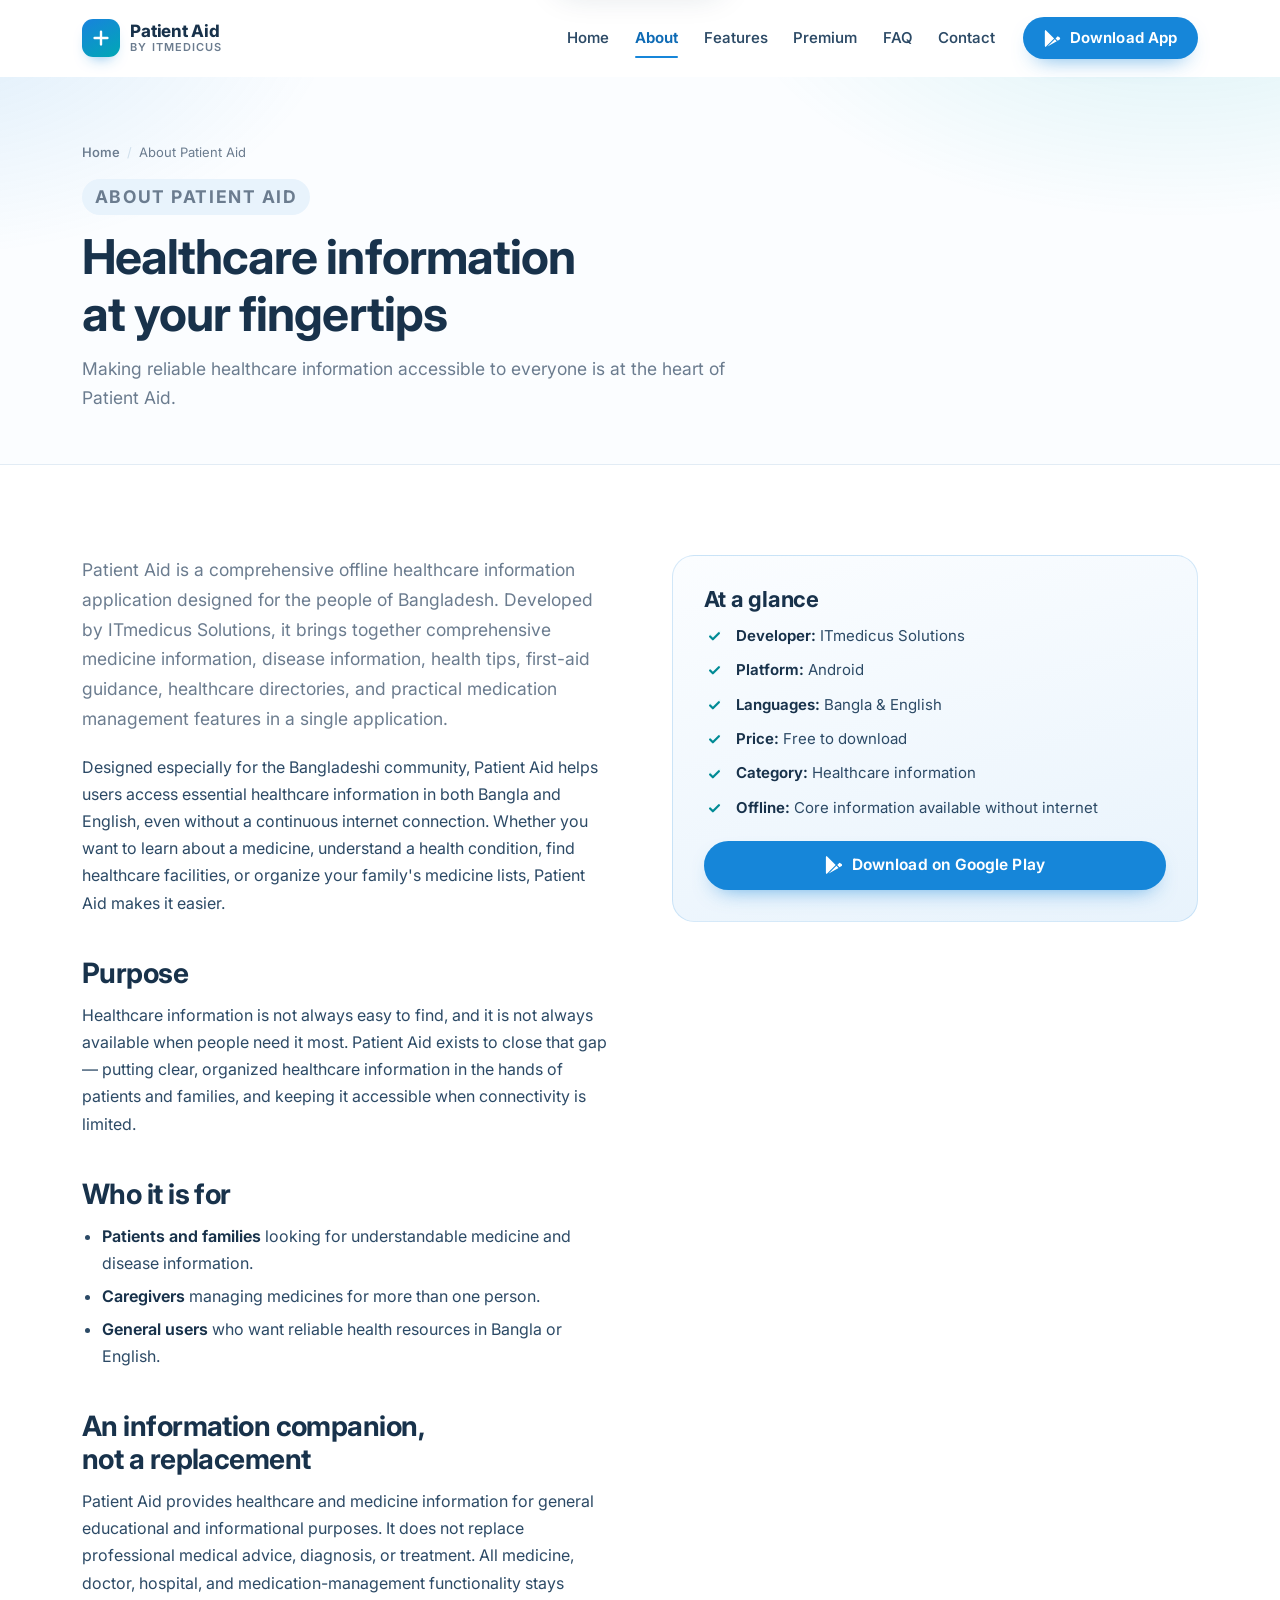
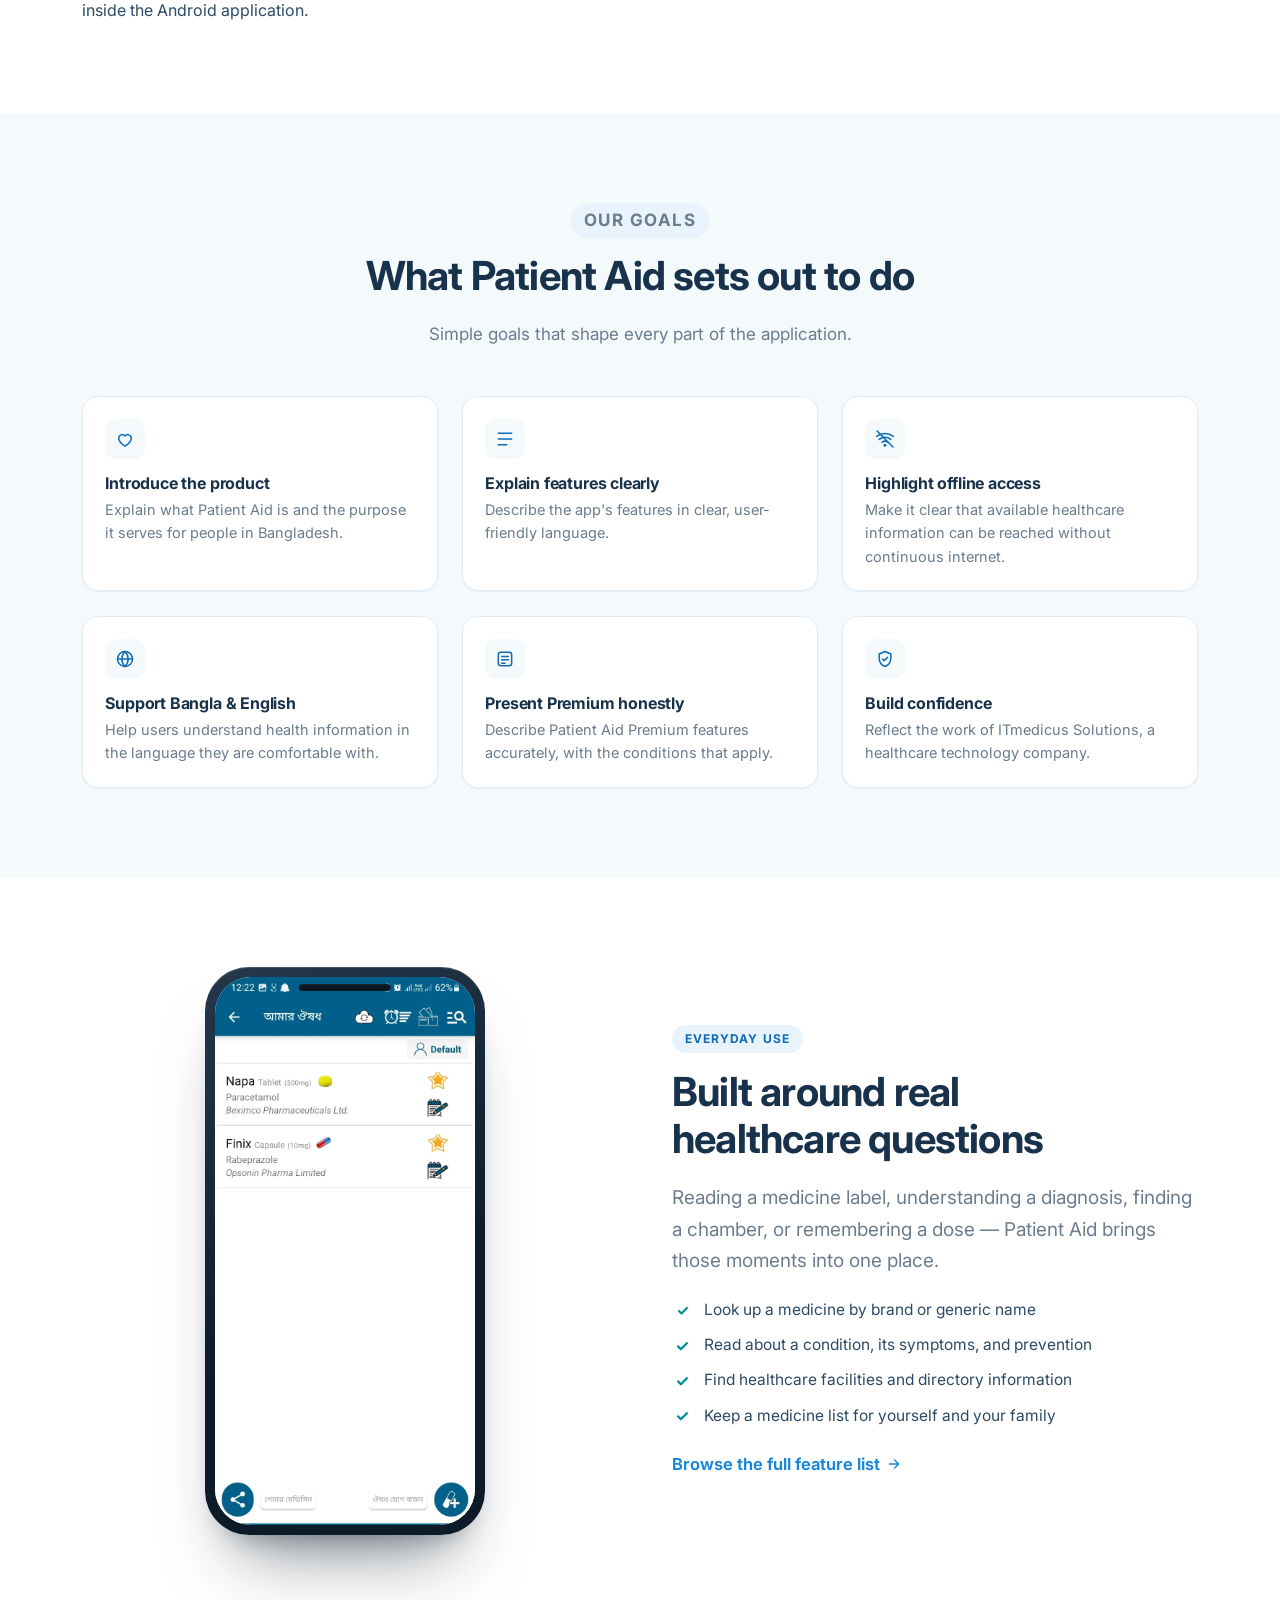
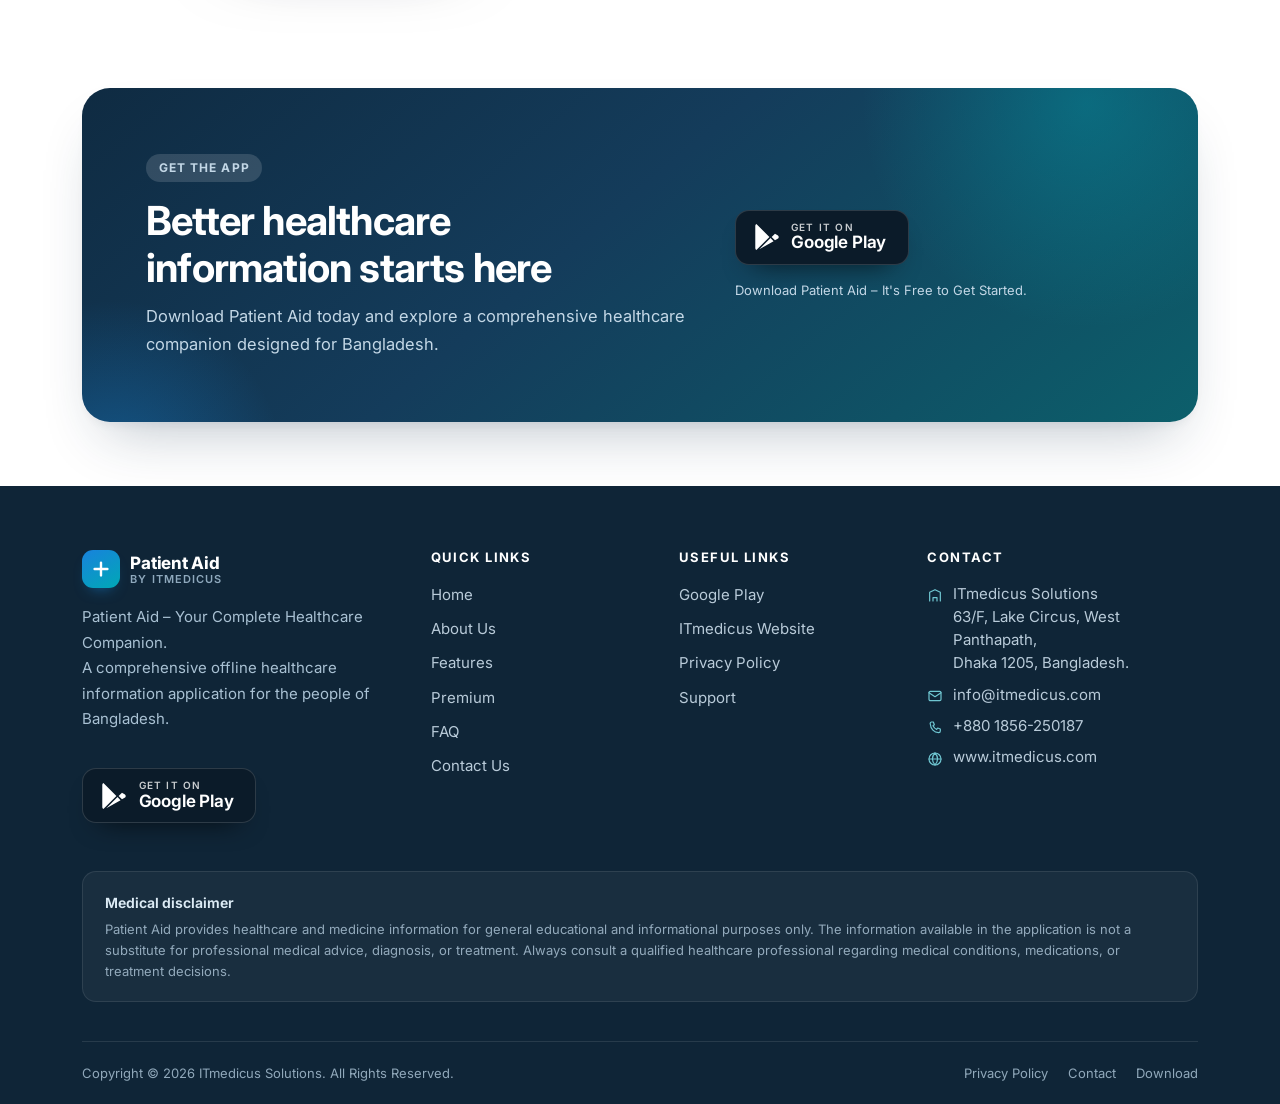
==== about.html @ 96dd4008 "Merge remote and local history" ====
﻿<!doctype html>
<html lang="en">
<head>
  <meta charset="utf-8">
  <meta name="viewport" content="width=device-width, initial-scale=1">
  <script>document.documentElement.classList.add("js");</script>
  <title>About Patient Aid – Offline Healthcare Information for Bangladesh | ITmedicus</title>
  <meta name="description" content="Learn about Patient Aid, a comprehensive offline healthcare information application developed by ITmedicus Solutions for the people of Bangladesh, available in Bangla and English.">
  <!-- TODO: replace patientaid.example.com with the production domain before launch. -->
  <link rel="canonical" href="https://patientaid.example.com/about.html">
  <meta name="theme-color" content="#1686D9">
  <meta name="color-scheme" content="light">

  <meta property="og:type" content="website">
  <meta property="og:site_name" content="Patient Aid">
  <meta property="og:title" content="About Patient Aid – Healthcare Information at Your Fingertips">
  <meta property="og:description" content="Making reliable healthcare information accessible to everyone is at the heart of Patient Aid, developed by ITmedicus Solutions.">
  <meta property="og:url" content="https://patientaid.example.com/about.html">
  <meta property="og:image" content="https://patientaid.example.com/assets/img/og-image.png">
  <meta property="og:image:width" content="1200">
  <meta property="og:image:height" content="630">
  <meta property="og:image:alt" content="Patient Aid – Your Complete Healthcare Companion, by ITmedicus Solutions">
  <meta property="og:locale" content="en_US">

  <meta name="twitter:card" content="summary_large_image">
  <meta name="twitter:title" content="About Patient Aid | ITmedicus Solutions">
  <meta name="twitter:description" content="A comprehensive offline healthcare information application designed for the people of Bangladesh.">
  <meta name="twitter:image" content="https://patientaid.example.com/assets/img/og-image.png">

  <link rel="icon" href="favicon.svg" type="image/svg+xml">
  <link rel="icon" href="favicon-32.png" sizes="32x32" type="image/png">
  <link rel="apple-touch-icon" href="assets/img/apple-touch-icon.png">

  <link rel="preconnect" href="https://fonts.googleapis.com">
  <link rel="preconnect" href="https://fonts.gstatic.com" crossorigin>
  <link href="https://fonts.googleapis.com/css2?family=Inter:wght@400;500;600;700;800&display=swap" rel="stylesheet">
  <link rel="stylesheet" href="assets/css/style.css">
</head>
<body>
  <a class="skip-link" href="#main">Skip to main content</a>

  <header class="site-header" id="siteHeader">
    <div class="container header-inner">
      <a class="brand" href="index.html" aria-label="Patient Aid home">
        <span class="brand-mark" aria-hidden="true">
          <svg viewBox="0 0 24 24" fill="none" stroke="#fff" stroke-width="2.6" stroke-linecap="round"><path d="M12 5v14M5 12h14"/></svg>
        </span>
        <span class="brand-text"><strong>Patient Aid</strong><span>By ITmedicus</span></span>
      </a>

      <nav class="primary-nav" id="primaryNav" aria-label="Primary">
        <ul>
          <li><a href="index.html">Home</a></li>
          <li><a href="about.html" aria-current="page">About</a></li>
          <li><a href="features.html">Features</a></li>
          <li><a href="premium.html">Premium</a></li>
          <li><a href="faq.html">FAQ</a></li>
          <li><a href="contact.html">Contact</a></li>
        </ul>
        <a class="btn nav-cta" href="https://play.google.com/store/apps/details?id=com.itmedicus.patientaid" target="_blank" rel="noopener noreferrer">
          <svg viewBox="0 0 512 512" width="17" height="17" aria-hidden="true" focusable="false"><path fill="currentColor" d="M47 0C34 6.8 25.3 19.2 25.3 35.3v441.3c0 16.1 8.7 28.5 21.7 35.3l256.6-256L47 0Zm425.2 225.6-58.9-34.1-65.7 64.5 65.7 64.5 60.1-34.1c18-14.3 18-46.5-1.2-60.8ZM104.6 499l280.8-161.2-60.1-60.1L104.6 499Z"/></svg>
          Download App
        </a>
      </nav>

      <button class="nav-toggle" type="button" aria-expanded="false" aria-controls="primaryNav" aria-label="Open menu">
        <svg class="icon-menu" viewBox="0 0 24 24" fill="none" stroke="currentColor" stroke-width="2" stroke-linecap="round" aria-hidden="true"><path d="M4 7h16M4 12h16M4 17h16"/></svg>
        <svg class="icon-close" viewBox="0 0 24 24" fill="none" stroke="currentColor" stroke-width="2" stroke-linecap="round" aria-hidden="true"><path d="M6 6l12 12M18 6 6 18"/></svg>
      </button>
    </div>
  </header>

  <main id="main">
    <section class="page-hero">
      <div class="container">
        <ol class="breadcrumb">
          <li><a href="index.html">Home</a></li>
          <li aria-current="page">About Patient Aid</li>
        </ol>
        <p class="eyebrow">About Patient Aid</p>
        <h1>Healthcare information at your fingertips</h1>
        <p>Making reliable healthcare information accessible to everyone is at the heart of Patient Aid.</p>
      </div>
    </section>

    <section class="section">
      <div class="container split split--top">
        <div class="prose reveal">
          <p>Patient Aid is a comprehensive offline healthcare information application designed for the people of Bangladesh. Developed by ITmedicus Solutions, it brings together comprehensive medicine information, disease information, health tips, first-aid guidance, healthcare directories, and practical medication management features in a single application.</p>
          <p>Designed especially for the Bangladeshi community, Patient Aid helps users access essential healthcare information in both Bangla and English, even without a continuous internet connection. Whether you want to learn about a medicine, understand a health condition, find healthcare facilities, or organize your family's medicine lists, Patient Aid makes it easier.</p>

          <h2>Purpose</h2>
          <p>Healthcare information is not always easy to find, and it is not always available when people need it most. Patient Aid exists to close that gap — putting clear, organized healthcare information in the hands of patients and families, and keeping it accessible when connectivity is limited.</p>

          <h2>Who it is for</h2>
          <ul>
            <li><strong>Patients and families</strong> looking for understandable medicine and disease information.</li>
            <li><strong>Caregivers</strong> managing medicines for more than one person.</li>
            <li><strong>General users</strong> who want reliable health resources in Bangla or English.</li>
          </ul>

          <h2>An information companion, not a replacement</h2>
          <p>Patient Aid provides healthcare and medicine information for general educational and informational purposes. It does not replace professional medical advice, diagnosis, or treatment. All medicine, doctor, hospital, and medication-management functionality stays inside the Android application.</p>
        </div>

        <aside class="panel panel--soft reveal" aria-label="Patient Aid at a glance">
          <h3>At a glance</h3>
          <ul class="checklist checklist--tight">
            <li><strong>Developer:</strong> ITmedicus Solutions</li>
            <li><strong>Platform:</strong> Android</li>
            <li><strong>Languages:</strong> Bangla &amp; English</li>
            <li><strong>Price:</strong> Free to download</li>
            <li><strong>Category:</strong> Healthcare information</li>
            <li><strong>Offline:</strong> Core information available without internet</li>
          </ul>
          <a class="btn btn--block mt-3" href="https://play.google.com/store/apps/details?id=com.itmedicus.patientaid" target="_blank" rel="noopener noreferrer">
            <svg viewBox="0 0 512 512" width="18" height="18" aria-hidden="true" focusable="false"><path fill="currentColor" d="M47 0C34 6.8 25.3 19.2 25.3 35.3v441.3c0 16.1 8.7 28.5 21.7 35.3l256.6-256L47 0Zm425.2 225.6-58.9-34.1-65.7 64.5 65.7 64.5 60.1-34.1c18-14.3 18-46.5-1.2-60.8ZM104.6 499l280.8-161.2-60.1-60.1L104.6 499Z"/></svg>
            Download on Google Play
          </a>
        </aside>
      </div>
    </section>

    <section class="section section--alt">
      <div class="container">
        <div class="section-head is-center reveal">
          <p class="eyebrow">Our goals</p>
          <h2>What Patient Aid sets out to do</h2>
          <p>Simple goals that shape every part of the application.</p>
        </div>
        <div class="why-grid">
          <article class="why-item reveal">
            <span class="why-icon"><svg viewBox="0 0 24 24" fill="none" stroke="currentColor" stroke-width="1.8" stroke-linecap="round" stroke-linejoin="round" aria-hidden="true"><path d="M12 20.5s-7.5-4.6-7.5-9.4A4.2 4.2 0 0 1 12 8.4a4.2 4.2 0 0 1 7.5 2.7c0 4.8-7.5 9.4-7.5 9.4Z"/></svg></span>
            <h3>Introduce the product</h3>
            <p>Explain what Patient Aid is and the purpose it serves for people in Bangladesh.</p>
          </article>
          <article class="why-item reveal">
            <span class="why-icon"><svg viewBox="0 0 24 24" fill="none" stroke="currentColor" stroke-width="1.8" stroke-linecap="round" stroke-linejoin="round" aria-hidden="true"><path d="M4 5h16M4 12h16M4 19h10"/></svg></span>
            <h3>Explain features clearly</h3>
            <p>Describe the app's features in clear, user-friendly language.</p>
          </article>
          <article class="why-item reveal">
            <span class="why-icon"><svg viewBox="0 0 24 24" fill="none" stroke="currentColor" stroke-width="1.8" stroke-linecap="round" stroke-linejoin="round" aria-hidden="true"><path d="M2 8.8a16 16 0 0 1 20 0"/><path d="M5 12.5a11 11 0 0 1 14 0"/><path d="M8.5 16a5.5 5.5 0 0 1 7 0"/><circle cx="12" cy="19.5" r="1"/><path d="M2.5 2.5l19 19"/></svg></span>
            <h3>Highlight offline access</h3>
            <p>Make it clear that available healthcare information can be reached without continuous internet.</p>
          </article>
          <article class="why-item reveal">
            <span class="why-icon"><svg viewBox="0 0 24 24" fill="none" stroke="currentColor" stroke-width="1.8" stroke-linecap="round" stroke-linejoin="round" aria-hidden="true"><circle cx="12" cy="12" r="9"/><path d="M3 12h18"/><path d="M12 3c2.5 2.6 3.8 5.7 3.8 9s-1.3 6.4-3.8 9c-2.5-2.6-3.8-5.7-3.8-9S9.5 5.6 12 3Z"/></svg></span>
            <h3>Support Bangla &amp; English</h3>
            <p>Help users understand health information in the language they are comfortable with.</p>
          </article>
          <article class="why-item reveal">
            <span class="why-icon"><svg viewBox="0 0 24 24" fill="none" stroke="currentColor" stroke-width="1.8" stroke-linecap="round" stroke-linejoin="round" aria-hidden="true"><rect x="4" y="4" width="16" height="16" rx="3"/><path d="M8 9h8M8 13h8M8 17h4"/></svg></span>
            <h3>Present Premium honestly</h3>
            <p>Describe Patient Aid Premium features accurately, with the conditions that apply.</p>
          </article>
          <article class="why-item reveal">
            <span class="why-icon"><svg viewBox="0 0 24 24" fill="none" stroke="currentColor" stroke-width="1.8" stroke-linecap="round" stroke-linejoin="round" aria-hidden="true"><path d="M12 3 5 6v5c0 4.4 3 8.3 7 10 4-1.7 7-5.6 7-10V6Z"/><path d="m9 12 2 2 4-4"/></svg></span>
            <h3>Build confidence</h3>
            <p>Reflect the work of ITmedicus Solutions, a healthcare technology company.</p>
          </article>
        </div>
      </div>
    </section>

    <section class="section">
      <div class="container split">
        <div class="split__media reveal">
          <div class="phone">
            <div class="phone-screen">
              <img src="assets/img/screens/my-medicine.webp" width="720" height="1600" loading="lazy" decoding="async" alt="Patient Aid My Medicine screen listing Napa and Finix with profile, favourite, and edit controls">
            </div>
          </div>
        </div>
        <div class="reveal">
          <p class="eyebrow">Everyday use</p>
          <h2>Built around real healthcare questions</h2>
          <p class="lead">Reading a medicine label, understanding a diagnosis, finding a chamber, or remembering a dose — Patient Aid brings those moments into one place.</p>
          <ul class="checklist">
            <li>Look up a medicine by brand or generic name</li>
            <li>Read about a condition, its symptoms, and prevention</li>
            <li>Find healthcare facilities and directory information</li>
            <li>Keep a medicine list for yourself and your family</li>
          </ul>
          <a class="inline-link" href="features.html">Browse the full feature list
            <svg viewBox="0 0 24 24" fill="none" stroke="currentColor" stroke-width="2" stroke-linecap="round" stroke-linejoin="round" aria-hidden="true"><path d="M5 12h14M13 6l6 6-6 6"/></svg>
          </a>
        </div>
      </div>
    </section>

    <section class="section section--tight">
      <div class="container">
        <div class="cta-band reveal">
          <div class="cta-inner">
            <div>
              <p class="eyebrow eyebrow--onDark">Get the app</p>
              <h2>Better healthcare information starts here</h2>
              <p>Download Patient Aid today and explore a comprehensive healthcare companion designed for Bangladesh.</p>
            </div>
            <div class="cta-actions">
              <a class="store-btn" href="https://play.google.com/store/apps/details?id=com.itmedicus.patientaid" target="_blank" rel="noopener noreferrer">
                <svg class="store-icon" viewBox="0 0 512 512" aria-hidden="true" focusable="false"><path d="M47 0C34 6.8 25.3 19.2 25.3 35.3v441.3c0 16.1 8.7 28.5 21.7 35.3l256.6-256L47 0Zm425.2 225.6-58.9-34.1-65.7 64.5 65.7 64.5 60.1-34.1c18-14.3 18-46.5-1.2-60.8ZM104.6 499l280.8-161.2-60.1-60.1L104.6 499Z"/></svg>
                <span class="store-text"><small>Get it on</small><strong>Google Play</strong></span>
              </a>
              <p class="cta-note">Download Patient Aid – It's Free to Get Started.</p>
            </div>
          </div>
        </div>
      </div>
    </section>
  </main>

  <footer class="site-footer">
    <div class="container">
      <div class="footer-grid">
        <div class="footer-brand">
          <a class="brand" href="index.html" aria-label="Patient Aid home">
            <span class="brand-mark" aria-hidden="true">
              <svg viewBox="0 0 24 24" fill="none" stroke="#fff" stroke-width="2.6" stroke-linecap="round"><path d="M12 5v14M5 12h14"/></svg>
            </span>
            <span class="brand-text"><strong>Patient Aid</strong><span>By ITmedicus</span></span>
          </a>
          <p class="footer-tagline">Patient Aid – Your Complete Healthcare Companion.<br>A comprehensive offline healthcare information application for the people of Bangladesh.</p>
          <a class="store-btn" href="https://play.google.com/store/apps/details?id=com.itmedicus.patientaid" target="_blank" rel="noopener noreferrer">
            <svg class="store-icon" viewBox="0 0 512 512" aria-hidden="true" focusable="false"><path d="M47 0C34 6.8 25.3 19.2 25.3 35.3v441.3c0 16.1 8.7 28.5 21.7 35.3l256.6-256L47 0Zm425.2 225.6-58.9-34.1-65.7 64.5 65.7 64.5 60.1-34.1c18-14.3 18-46.5-1.2-60.8ZM104.6 499l280.8-161.2-60.1-60.1L104.6 499Z"/></svg>
            <span class="store-text"><small>Get it on</small><strong>Google Play</strong></span>
          </a>
        </div>

        <div class="footer-col">
          <h2>Quick links</h2>
          <ul>
            <li><a href="index.html">Home</a></li>
            <li><a href="about.html">About Us</a></li>
            <li><a href="features.html">Features</a></li>
            <li><a href="premium.html">Premium</a></li>
            <li><a href="faq.html">FAQ</a></li>
            <li><a href="contact.html">Contact Us</a></li>
          </ul>
        </div>

        <div class="footer-col">
          <h2>Useful links</h2>
          <ul>
            <li><a href="https://play.google.com/store/apps/details?id=com.itmedicus.patientaid" target="_blank" rel="noopener noreferrer">Google Play</a></li>
            <li><a href="https://www.itmedicus.com" target="_blank" rel="noopener noreferrer">ITmedicus Website</a></li>
            <li><a href="privacy.html">Privacy Policy</a></li>
            <li><a href="contact.html">Support</a></li>
          </ul>
        </div>

        <div class="footer-col footer-contact">
          <h2>Contact</h2>
          <ul>
            <li>
              <svg viewBox="0 0 24 24" fill="none" stroke="currentColor" stroke-width="1.8" stroke-linecap="round" stroke-linejoin="round" aria-hidden="true"><path d="M4 21V8l8-4 8 4v13"/><path d="M9 21v-5h6v5"/></svg>
              <span>ITmedicus Solutions<br>63/F, Lake Circus, West Panthapath,<br>Dhaka 1205, Bangladesh.</span>
            </li>
            <li>
              <svg viewBox="0 0 24 24" fill="none" stroke="currentColor" stroke-width="1.8" stroke-linecap="round" stroke-linejoin="round" aria-hidden="true"><rect x="3" y="5" width="18" height="14" rx="2"/><path d="m3 7 9 6 9-6"/></svg>
              <a href="mailto:info@itmedicus.com">info@itmedicus.com</a>
            </li>
            <li>
              <svg viewBox="0 0 24 24" fill="none" stroke="currentColor" stroke-width="1.8" stroke-linecap="round" stroke-linejoin="round" aria-hidden="true"><path d="M6.5 3h3l1.5 4-2 1.5a11 11 0 0 0 5.5 5.5L16 12l4 1.5v3A2.5 2.5 0 0 1 17.5 19C10.6 18.6 5.4 13.4 5 6.5A2.5 2.5 0 0 1 6.5 3Z"/></svg>
              <a href="tel:+8801856250187">+880 1856-250187</a>
            </li>
            <li>
              <svg viewBox="0 0 24 24" fill="none" stroke="currentColor" stroke-width="1.8" stroke-linecap="round" stroke-linejoin="round" aria-hidden="true"><circle cx="12" cy="12" r="9"/><path d="M3 12h18"/><path d="M12 3c2.5 2.6 3.8 5.7 3.8 9s-1.3 6.4-3.8 9c-2.5-2.6-3.8-5.7-3.8-9S9.5 5.6 12 3Z"/></svg>
              <a href="https://www.itmedicus.com" target="_blank" rel="noopener noreferrer">www.itmedicus.com</a>
            </li>
          </ul>
        </div>
      </div>

      <div class="footer-disclaimer">
        <strong>Medical disclaimer</strong>
        Patient Aid provides healthcare and medicine information for general educational and informational purposes only. The information available in the application is not a substitute for professional medical advice, diagnosis, or treatment. Always consult a qualified healthcare professional regarding medical conditions, medications, or treatment decisions.
      </div>

      <div class="footer-bottom">
        <p>Copyright © 2026 ITmedicus Solutions. All Rights Reserved.</p>
        <nav aria-label="Legal and social">
          <a href="privacy.html">Privacy Policy</a>
          <a href="contact.html">Contact</a>
          <a href="index.html#download">Download</a>
        </nav>
      </div>
    </div>
  </footer>

  <button class="to-top" type="button" aria-label="Back to top">
    <svg viewBox="0 0 24 24" fill="none" stroke="currentColor" stroke-width="2" stroke-linecap="round" stroke-linejoin="round" aria-hidden="true"><path d="M12 19V5M6 11l6-6 6 6"/></svg>
  </button>

  <script src="assets/js/main.js" defer></script>
</body>
</html>
---- assets/css/style.css ----
/* ==========================================================================
   Patient Aid â€” Website styles
   Design tokens per brand guide: Primary #1686D9 Â· Secondary #00A8B5
   Dark text #18324B Â· Body #FFFFFF Â· Alternate #F4F9FC Â· Muted #6B7C8F
   ========================================================================== */

:root {
  --primary: #1686d9;
  --primary-dark: #0e6bb5;
  --primary-soft: #e8f3fc;
  --secondary: #00a8b5;
  --secondary-dark: #008a95;
  --secondary-soft: #e2f6f8;
  --ink: #18324b;
  --ink-soft: #2c4a66;
  --muted: #6b7c8f;
  --body: #ffffff;
  --alt: #f4f9fc;
  --line: #e2ecf5;
  --line-strong: #cfdfec;
  --white: #ffffff;

  --radius-sm: 10px;
  --radius: 16px;
  --radius-lg: 22px;
  --radius-xl: 28px;

  --shadow-xs: 0 1px 2px rgba(24, 50, 75, 0.06);
  --shadow-sm: 0 2px 6px rgba(24, 50, 75, 0.06), 0 1px 2px rgba(24, 50, 75, 0.04);
  --shadow-md: 0 14px 34px -12px rgba(24, 50, 75, 0.18), 0 2px 6px rgba(24, 50, 75, 0.05);
  --shadow-lg: 0 30px 60px -24px rgba(24, 50, 75, 0.3), 0 6px 16px -8px rgba(24, 50, 75, 0.12);

  --font-sans: "Inter", "Segoe UI", system-ui, -apple-system, "Helvetica Neue", Arial, sans-serif;
  --font-bangla: "Noto Sans Bengali", "Nirmala UI", "Bangla MN", var(--font-sans);

  --container: 1180px;
  --gutter: clamp(1.125rem, 4vw, 2rem);
  --section-y: clamp(3.5rem, 7vw, 6rem);
  --header-h: 76px;
  --ease: cubic-bezier(0.22, 0.61, 0.36, 1);
}

/* --------------------------------------------------------------- Reset -- */
*,
*::before,
*::after {
  box-sizing: border-box;
}

html {
  -webkit-text-size-adjust: 100%;
  scroll-behavior: smooth;
  scroll-padding-top: calc(var(--header-h) + 1.25rem);
}

body {
  margin: 0;
  font-family: var(--font-sans);
  font-size: 1.0313rem;
  line-height: 1.7;
  color: var(--ink-soft);
  background: var(--body);
  -webkit-font-smoothing: antialiased;
  text-rendering: optimizeLegibility;
}

img,
svg,
picture {
  max-width: 100%;
  height: auto;
  display: block;
}

h1,
h2,
h3,
h4,
h5 {
  margin: 0 0 0.5em;
  color: var(--ink);
  font-weight: 700;
  line-height: 1.18;
  letter-spacing: -0.02em;
  text-wrap: balance;
}

h1 {
  font-size: clamp(2.25rem, 1.35rem + 2.6vw, 3.125rem);
}

h2 {
  font-size: clamp(1.75rem, 1.15rem + 2vw, 2.5rem);
}

h3 {
  font-size: clamp(1.15rem, 1.05rem + 0.45vw, 1.375rem);
  letter-spacing: -0.012em;
}

h4 {
  font-size: 1.0625rem;
  letter-spacing: -0.01em;
}

p {
  margin: 0 0 1.15em;
}

p:last-child {
  margin-bottom: 0;
}

a {
  color: var(--primary);
  text-decoration: none;
  transition: color 0.18s var(--ease);
}

a:hover {
  color: var(--primary-dark);
}

ul,
ol {
  margin: 0 0 1.15em;
  padding-left: 1.15em;
}

li + li {
  margin-top: 0.35em;
}

strong {
  color: var(--ink);
  font-weight: 650;
}

:focus-visible {
  outline: 3px solid rgba(22, 134, 217, 0.45);
  outline-offset: 3px;
  border-radius: 4px;
}

::selection {
  background: rgba(22, 134, 217, 0.18);
  color: var(--ink);
}

/* ----------------------------------------------------------- Utilities -- */
.container {
  width: 100%;
  max-width: var(--container);
  margin-inline: auto;
  padding-inline: var(--gutter);
}

.section {
  padding-block: var(--section-y);
}

.section--alt {
  background: var(--alt);
}

.section--tight {
  padding-block: clamp(2.75rem, 5vw, 4rem);
}

.sr-only {
  position: absolute;
  width: 1px;
  height: 1px;
  padding: 0;
  margin: -1px;
  overflow: hidden;
  clip: rect(0, 0, 0, 0);
  white-space: nowrap;
  border: 0;
}

.skip-link {
  position: fixed;
  top: 0.5rem;
  left: 50%;
  z-index: 200;
  transform: translate(-50%, -140%);
  background: var(--ink);
  color: var(--white);
  padding: 0.75rem 1.25rem;
  border-radius: 999px;
  font-weight: 600;
  font-size: 0.9375rem;
  box-shadow: var(--shadow-md);
  transition: transform 0.2s var(--ease);
}

.skip-link:focus {
  transform: translate(-50%, 0);
  color: var(--white);
}

.eyebrow {
  display: inline-flex;
  align-items: center;
  gap: 0.5rem;
  margin: 0 0 0.9rem;
  padding: 0.35rem 0.8rem;
  border-radius: 999px;
  background: var(--primary-soft);
  color: var(--primary-dark);
  font-size: 0.75rem;
  font-weight: 700;
  letter-spacing: 0.09em;
  text-transform: uppercase;
  line-height: 1.4;
}

.eyebrow--onDark {
  background: rgba(255, 255, 255, 0.14);
  color: #cfe9fb;
}

.eyebrow--teal {
  background: var(--secondary-soft);
  color: var(--secondary-dark);
}

.lead {
  font-size: clamp(1.0625rem, 0.98rem + 0.35vw, 1.1875rem);
  line-height: 1.65;
  color: var(--muted);
}

.section-head {
  max-width: 46rem;
  margin-bottom: clamp(2rem, 4vw, 3rem);
}

.section-head.is-center {
  margin-inline: auto;
  text-align: center;
}

.section-head.is-center .eyebrow {
  margin-inline: auto;
}

.section-head p {
  color: var(--muted);
  font-size: 1.0625rem;
}

.text-center {
  text-align: center;
}

/* ------------------------------------------------------------- Buttons -- */
.btn {
  --btn-bg: var(--primary);
  --btn-color: #fff;
  display: inline-flex;
  align-items: center;
  justify-content: center;
  gap: 0.55rem;
  padding: 0.9rem 1.5rem;
  border: 1px solid transparent;
  border-radius: 999px;
  background: var(--btn-bg);
  color: var(--btn-color);
  font-family: inherit;
  font-size: 0.9688rem;
  font-weight: 650;
  line-height: 1.2;
  letter-spacing: 0.005em;
  cursor: pointer;
  text-align: center;
  box-shadow: 0 10px 22px -12px rgba(22, 134, 217, 0.75);
  transition: transform 0.18s var(--ease), box-shadow 0.18s var(--ease),
    background-color 0.18s var(--ease), border-color 0.18s var(--ease), color 0.18s var(--ease);
}

.btn:hover {
  color: var(--btn-color);
  background: var(--primary-dark);
  transform: translateY(-2px);
  box-shadow: 0 16px 28px -14px rgba(22, 134, 217, 0.85);
}

.btn:active {
  transform: translateY(0);
}

.btn svg {
  flex: none;
}

.btn--ghost {
  --btn-bg: transparent;
  --btn-color: var(--ink);
  border-color: var(--line-strong);
  box-shadow: none;
}

.btn--ghost:hover {
  --btn-color: var(--primary-dark);
  background: var(--primary-soft);
  border-color: rgba(22, 134, 217, 0.35);
  box-shadow: none;
}

.btn--light {
  --btn-bg: #fff;
  --btn-color: var(--primary-dark);
  box-shadow: 0 12px 26px -16px rgba(0, 0, 0, 0.6);
}

.btn--light:hover {
  background: #f1f8ff;
  --btn-color: var(--primary-dark);
}

.btn--outline-light {
  --btn-bg: transparent;
  --btn-color: #fff;
  border-color: rgba(255, 255, 255, 0.45);
  box-shadow: none;
}

.btn--outline-light:hover {
  background: rgba(255, 255, 255, 0.12);
  border-color: rgba(255, 255, 255, 0.7);
  --btn-color: #fff;
  box-shadow: none;
}

.btn--sm {
  padding: 0.65rem 1.1rem;
  font-size: 0.9063rem;
}

.btn--block {
  width: 100%;
}

/* Google Play store badge button */
.store-btn {
  display: inline-flex;
  align-items: center;
  gap: 0.7rem;
  padding: 0.7rem 1.35rem 0.7rem 1.15rem;
  border-radius: 14px;
  background: #0b1b29;
  color: #fff;
  border: 1px solid rgba(255, 255, 255, 0.14);
  box-shadow: 0 14px 28px -18px rgba(0, 0, 0, 0.9);
  transition: transform 0.18s var(--ease), background-color 0.18s var(--ease),
    box-shadow 0.18s var(--ease);
}

.store-btn:hover {
  color: #fff;
  background: #12283c;
  transform: translateY(-2px);
  box-shadow: 0 20px 32px -18px rgba(0, 0, 0, 0.95);
}

.store-btn .store-icon {
  width: 26px;
  height: 26px;
  flex: none;
  fill: currentColor;
}

.store-btn .store-text {
  display: flex;
  flex-direction: column;
  line-height: 1.15;
  text-align: left;
}

.store-btn .store-text small {
  font-size: 0.625rem;
  letter-spacing: 0.12em;
  text-transform: uppercase;
  opacity: 0.78;
  font-weight: 600;
}

.store-btn .store-text strong {
  color: inherit;
  font-size: 1.0625rem;
  font-weight: 650;
  letter-spacing: -0.01em;
}

/* -------------------------------------------------------------- Header -- */
.site-header {
  position: sticky;
  top: 0;
  z-index: 100;
  background: rgba(255, 255, 255, 0.86);
  backdrop-filter: saturate(180%) blur(14px);
  -webkit-backdrop-filter: saturate(180%) blur(14px);
  border-bottom: 1px solid transparent;
  transition: border-color 0.25s var(--ease), box-shadow 0.25s var(--ease),
    background-color 0.25s var(--ease);
}

.site-header.is-scrolled {
  border-bottom-color: var(--line);
  box-shadow: 0 6px 24px -18px rgba(24, 50, 75, 0.5);
  background: rgba(255, 255, 255, 0.94);
}

.header-inner {
  display: flex;
  align-items: center;
  justify-content: space-between;
  gap: 1.5rem;
  min-height: var(--header-h);
}

.brand {
  display: inline-flex;
  align-items: center;
  gap: 0.65rem;
  color: var(--ink);
  flex: none;
}

.brand:hover {
  color: var(--ink);
}

.brand-mark {
  width: 38px;
  height: 38px;
  flex: none;
  border-radius: 11px;
  background: linear-gradient(150deg, var(--primary) 10%, var(--secondary) 100%);
  display: grid;
  place-items: center;
  box-shadow: 0 8px 16px -10px rgba(22, 134, 217, 0.9);
}

.brand-mark svg {
  width: 22px;
  height: 22px;
}

.brand-text {
  display: flex;
  flex-direction: column;
  line-height: 1.12;
}

.brand-text strong {
  font-size: 1.0625rem;
  font-weight: 750;
  letter-spacing: -0.015em;
  color: var(--ink);
}

.brand-text span {
  font-size: 0.6875rem;
  font-weight: 600;
  letter-spacing: 0.1em;
  text-transform: uppercase;
  color: var(--muted);
}

.primary-nav {
  display: flex;
  align-items: center;
  gap: 1.75rem;
}

.primary-nav ul {
  display: flex;
  align-items: center;
  gap: 1.6rem;
  margin: 0;
  padding: 0;
  list-style: none;
}

.primary-nav li {
  margin: 0;
}

.primary-nav a:not(.btn):not(.store-btn) {
  position: relative;
  display: inline-block;
  padding: 0.35rem 0;
  color: var(--ink-soft);
  font-size: 0.9375rem;
  font-weight: 550;
}

.primary-nav a:not(.btn):not(.store-btn)::after {
  content: "";
  position: absolute;
  left: 0;
  right: 0;
  bottom: -2px;
  height: 2px;
  border-radius: 2px;
  background: var(--primary);
  transform: scaleX(0);
  transform-origin: left;
  transition: transform 0.22s var(--ease);
}

.primary-nav a:not(.btn):not(.store-btn):hover {
  color: var(--primary-dark);
}

.primary-nav a:not(.btn):not(.store-btn):hover::after,
.primary-nav a[aria-current="page"]:not(.btn):not(.store-btn)::after {
  transform: scaleX(1);
}

.primary-nav a[aria-current="page"]:not(.btn):not(.store-btn) {
  color: var(--primary-dark);
  font-weight: 650;
}

.nav-cta {
  flex: none;
  padding: 0.7rem 1.25rem;
  font-size: 0.9375rem;
}

.nav-toggle {
  display: none;
  align-items: center;
  justify-content: center;
  width: 44px;
  height: 44px;
  padding: 0;
  border: 1px solid var(--line-strong);
  border-radius: 12px;
  background: #fff;
  color: var(--ink);
  cursor: pointer;
}

.nav-toggle svg {
  width: 22px;
  height: 22px;
}

.nav-toggle .icon-close {
  display: none;
}

.nav-toggle[aria-expanded="true"] .icon-menu {
  display: none;
}

.nav-toggle[aria-expanded="true"] .icon-close {
  display: block;
}

/* ---------------------------------------------------------------- Hero -- */
.hero {
  position: relative;
  overflow: hidden;
  padding-block: clamp(2.5rem, 5vw, 4.5rem) clamp(3rem, 6vw, 5rem);
  background:
    radial-gradient(58rem 32rem at 88% -12%, rgba(0, 168, 181, 0.12), transparent 62%),
    radial-gradient(48rem 30rem at 6% 0%, rgba(22, 134, 217, 0.13), transparent 60%),
    linear-gradient(180deg, #fbfdff 0%, #ffffff 78%);
}

.hero::after {
  content: "";
  position: absolute;
  inset: 0;
  pointer-events: none;
  background-image: radial-gradient(rgba(24, 50, 75, 0.055) 1px, transparent 1px);
  background-size: 22px 22px;
  mask-image: linear-gradient(180deg, rgba(0, 0, 0, 0.65), transparent 55%);
  -webkit-mask-image: linear-gradient(180deg, rgba(0, 0, 0, 0.65), transparent 55%);
  opacity: 0.65;
}

.hero-inner {
  position: relative;
  z-index: 1;
  display: grid;
  grid-template-columns: minmax(0, 1.1fr) minmax(0, 0.9fr);
  align-items: center;
  gap: clamp(2rem, 5vw, 4rem);
}

.hero-title {
  margin-bottom: 0.85rem;
}

.hero-title em {
  font-style: normal;
  color: var(--primary);
}

.hero-sub {
  font-size: clamp(1.0625rem, 1rem + 0.4vw, 1.25rem);
  font-weight: 600;
  color: var(--ink);
  margin-bottom: 0.85rem;
  letter-spacing: -0.01em;
  max-width: 34rem;
}

.hero-copy > p.hero-body {
  color: var(--muted);
  max-width: 35rem;
  margin-bottom: 1.75rem;
}

.hero-actions {
  display: flex;
  flex-wrap: wrap;
  align-items: center;
  gap: 0.85rem;
  margin-bottom: 1.35rem;
}

.hero-meta {
  display: flex;
  flex-wrap: wrap;
  align-items: center;
  gap: 0.45rem 1.15rem;
  margin: 0;
  padding: 0;
  list-style: none;
  color: var(--muted);
  font-size: 0.875rem;
  font-weight: 500;
}

.hero-meta li {
  position: relative;
  margin: 0;
  padding-left: 1.35rem;
}

.hero-meta li::before {
  content: "";
  position: absolute;
  left: 0;
  top: 50%;
  width: 15px;
  height: 15px;
  transform: translateY(-50%);
  background: var(--secondary);
  -webkit-mask: no-repeat center / contain
    url("data:image/svg+xml,%3Csvg xmlns='http://www.w3.org/2000/svg' viewBox='0 0 24 24' fill='none' stroke='%23000' stroke-width='3' stroke-linecap='round' stroke-linejoin='round'%3E%3Cpath d='M20 6 9 17l-5-5'/%3E%3C/svg%3E");
  mask: no-repeat center / contain
    url("data:image/svg+xml,%3Csvg xmlns='http://www.w3.org/2000/svg' viewBox='0 0 24 24' fill='none' stroke='%23000' stroke-width='3' stroke-linecap='round' stroke-linejoin='round'%3E%3Cpath d='M20 6 9 17l-5-5'/%3E%3C/svg%3E");
}

/* Phone mockup */
.hero-visual {
  position: relative;
  display: flex;
  justify-content: center;
  align-items: center;
  min-height: 30rem;
}

.hero-glow {
  position: absolute;
  width: 78%;
  aspect-ratio: 1;
  border-radius: 50%;
  background: radial-gradient(circle, rgba(22, 134, 217, 0.16), transparent 68%);
  filter: blur(4px);
  z-index: 0;
}

.phone {
  position: relative;
  z-index: 2;
  width: min(18.5rem, 82%);
  padding: 0.6rem;
  border-radius: 2.75rem;
  background: linear-gradient(155deg, #24384c, #0d1b28 60%);
  box-shadow: 0 48px 70px -34px rgba(13, 27, 40, 0.55),
    0 17px 30px -22px rgba(13, 27, 40, 0.5), inset 0 1px 0 rgba(255, 255, 255, 0.16);
}

.phone::before {
  content: "";
  position: absolute;
  top: 1.05rem;
  left: 50%;
  transform: translateX(-50%);
  width: 33%;
  height: 7px;
  border-radius: 999px;
  background: #0a1622;
  box-shadow: inset 0 1px 2px rgba(255, 255, 255, 0.08);
  z-index: 3;
}

.phone-screen {
  position: relative;
  overflow: hidden;
  border-radius: 2.25rem;
  background: #fff;
  aspect-ratio: 390 / 820;
}

.phone-screen img {
  width: 100%;
  height: 100%;
  object-fit: cover;
  object-position: top center;
}

.float-card {
  position: absolute;
  z-index: 3;
  display: flex;
  align-items: center;
  gap: 0.7rem;
  max-width: 13.5rem;
  padding: 0.7rem 0.9rem;
  border-radius: 14px;
  background: rgba(255, 255, 255, 0.94);
  backdrop-filter: blur(8px);
  border: 1px solid rgba(255, 255, 255, 0.9);
  box-shadow: 0 18px 34px -20px rgba(24, 50, 75, 0.5), 0 2px 8px rgba(24, 50, 75, 0.06);
  font-size: 0.8125rem;
  line-height: 1.35;
  color: var(--muted);
  animation: float 7s ease-in-out infinite;
}

.float-card strong {
  display: block;
  font-size: 0.875rem;
  color: var(--ink);
  font-weight: 650;
}

.float-card .fc-icon {
  display: grid;
  place-items: center;
  width: 34px;
  height: 34px;
  flex: none;
  border-radius: 10px;
  background: var(--primary-soft);
  color: var(--primary-dark);
}

.float-card .fc-icon svg {
  width: 18px;
  height: 18px;
}

.float-card--a {
  bottom: -1.5rem;
  left: -1.5rem;
}

.float-card--b {
  top: -1.5rem;
  right: -1.5rem;
  animation-delay: -3.5s;
}

.float-card--b .fc-icon {
  background: var(--secondary-soft);
  color: var(--secondary-dark);
}

@keyframes float {
  0%,
  100% {
    transform: translateY(0);
  }
  50% {
    transform: translateY(-9px);
  }
}

/* --------------------------------------------------------- Trust strip -- */
.trust-strip {
  position: relative;
  z-index: 2;
  margin-top: 0.5rem;
  padding: 1.5rem 0;
  border-top: 1px solid var(--line);
  border-bottom: 1px solid var(--line);
  background: #fff;
}

.trust-grid {
  display: grid;
  grid-template-columns: repeat(4, minmax(0, 1fr));
  gap: 1.25rem;
}

.trust-item {
  display: flex;
  align-items: center;
  gap: 0.8rem;
  padding-inline: 0.25rem;
}

.trust-item + .trust-item {
  border-left: 1px solid var(--line);
  padding-left: clamp(1rem, 2vw, 1.75rem);
}

.trust-icon {
  display: grid;
  place-items: center;
  width: 42px;
  height: 42px;
  flex: none;
  border-radius: 12px;
  background: var(--primary-soft);
  color: var(--primary-dark);
}

.trust-icon svg {
  width: 21px;
  height: 21px;
}

.trust-item:nth-child(2) .trust-icon {
  background: var(--secondary-soft);
  color: var(--secondary-dark);
}

.trust-item:nth-child(3) .trust-icon {
  background: #eef2ff;
  color: #4b5bd7;
}

.trust-item:nth-child(4) .trust-icon {
  background: #fff4e6;
  color: #c4761a;
}

.trust-text strong {
  display: block;
  font-size: 0.9375rem;
  font-weight: 650;
  line-height: 1.35;
  color: var(--ink);
}

.trust-text span {
  font-size: 0.8125rem;
  color: var(--muted);
}

/* --------------------------------------------------------- Feature grid -- */
.feature-grid {
  display: grid;
  grid-template-columns: repeat(3, minmax(0, 1fr));
  gap: clamp(0.9rem, 1.6vw, 1.35rem);
}

.feature-card {
  position: relative;
  display: flex;
  flex-direction: column;
  padding: 1.5rem 1.4rem;
  border-radius: var(--radius-lg);
  background: #fff;
  border: 1px solid var(--line);
  box-shadow: var(--shadow-xs);
  transition: transform 0.25s var(--ease), box-shadow 0.25s var(--ease),
    border-color 0.25s var(--ease);
}

.feature-card:hover {
  transform: translateY(-4px);
  border-color: rgba(22, 134, 217, 0.28);
  box-shadow: var(--shadow-md);
}

.feature-icon {
  display: grid;
  place-items: center;
  width: 46px;
  height: 46px;
  margin-bottom: 1rem;
  border-radius: 13px;
  background: var(--primary-soft);
  color: var(--primary-dark);
}

.feature-card:nth-child(3n + 2) .feature-icon {
  background: var(--secondary-soft);
  color: var(--secondary-dark);
}

.feature-card:nth-child(3n) .feature-icon {
  background: #eef2ff;
  color: #4b5bd7;
}

.feature-icon svg {
  width: 23px;
  height: 23px;
}

.feature-card h3 {
  margin-bottom: 0.45rem;
  font-size: 1.0625rem;
  letter-spacing: -0.012em;
}

.feature-card p {
  margin: 0;
  font-size: 0.9375rem;
  line-height: 1.62;
  color: var(--muted);
}

.feature-card--more {
  align-items: flex-start;
  justify-content: center;
  background: linear-gradient(160deg, var(--primary-soft), #f7fbff);
  border-color: rgba(22, 134, 217, 0.2);
}

.feature-card--more a {
  font-weight: 650;
  font-size: 0.9375rem;
  display: inline-flex;
  align-items: center;
  gap: 0.35rem;
}

.feature-grid--2 {
  grid-template-columns: repeat(2, minmax(0, 1fr));
}

.feature-grid--4 {
  grid-template-columns: repeat(4, minmax(0, 1fr));
}

.split.split--top {
  align-items: start;
}

.feature-card--compact {
  padding: 1.1rem 1.15rem;
}

.feature-card--compact h3 {
  font-size: 0.9375rem;
  margin-bottom: 0.3rem;
}

.feature-card--compact p {
  font-size: 0.875rem;
}

/* ------------------------------------------------------------ Split/2col -- */
.split {
  display: grid;
  grid-template-columns: minmax(0, 1fr) minmax(0, 1fr);
  gap: clamp(2rem, 5vw, 4.5rem);
  align-items: center;
}

.split--wide-left {
  grid-template-columns: minmax(0, 1.12fr) minmax(0, 0.88fr);
}

.split__media {
  position: relative;
  display: flex;
  justify-content: center;
}

.split__media .phone {
  width: min(17.5rem, 80%);
}

.panel {
  padding: clamp(1.35rem, 2.4vw, 2rem);
  border-radius: var(--radius-lg);
  background: #fff;
  border: 1px solid var(--line);
  box-shadow: var(--shadow-sm);
}

.panel--soft {
  background: linear-gradient(165deg, #fbfdff, var(--primary-soft));
  border-color: rgba(22, 134, 217, 0.16);
  box-shadow: none;
}

.panel--narrow {
  max-width: 52rem;
  margin-inline: auto;
}

.panel h2 {
  font-size: 1.25rem;
  letter-spacing: -0.01em;
}

.checklist {
  margin: 0;
  padding: 0;
  list-style: none;
  display: grid;
  gap: 0.7rem;
}

.checklist li {
  position: relative;
  margin: 0;
  padding-left: 2rem;
  font-size: 0.9688rem;
  line-height: 1.55;
  color: var(--ink-soft);
}

.checklist li::before {
  content: "";
  position: absolute;
  left: 0;
  top: 0.05em;
  width: 1.35rem;
  height: 1.35rem;
  border-radius: 50%;
  background: var(--secondary-soft);
  -webkit-mask: no-repeat center / 0.85rem
    url("data:image/svg+xml,%3Csvg xmlns='http://www.w3.org/2000/svg' viewBox='0 0 24 24' fill='none' stroke='%23000' stroke-width='3.5' stroke-linecap='round' stroke-linejoin='round'%3E%3Cpath d='M20 6 9 17l-5-5'/%3E%3C/svg%3E");
  mask: no-repeat center / 0.85rem
    url("data:image/svg+xml,%3Csvg xmlns='http://www.w3.org/2000/svg' viewBox='0 0 24 24' fill='none' stroke='%23000' stroke-width='3.5' stroke-linecap='round' stroke-linejoin='round'%3E%3Cpath d='M20 6 9 17l-5-5'/%3E%3C/svg%3E");
}

.checklist li::after {
  content: "";
  position: absolute;
  left: 0.28rem;
  top: 0.42em;
  width: 0.8rem;
  height: 0.8rem;
  background: var(--secondary-dark);
  -webkit-mask: no-repeat center / contain
    url("data:image/svg+xml,%3Csvg xmlns='http://www.w3.org/2000/svg' viewBox='0 0 24 24' fill='none' stroke='%23000' stroke-width='4' stroke-linecap='round' stroke-linejoin='round'%3E%3Cpath d='M20 6 9 17l-5-5'/%3E%3C/svg%3E");
  mask: no-repeat center / contain
    url("data:image/svg+xml,%3Csvg xmlns='http://www.w3.org/2000/svg' viewBox='0 0 24 24' fill='none' stroke='%23000' stroke-width='4' stroke-linecap='round' stroke-linejoin='round'%3E%3Cpath d='M20 6 9 17l-5-5'/%3E%3C/svg%3E");
}

.checklist--tight li {
  font-size: 0.9375rem;
}

.checklist + .inline-link {
  margin-top: 1.4rem;
}

.note {
  display: flex;
  gap: 0.6rem;
  margin-top: 1.35rem;
  padding: 0.8rem 1rem;
  border-radius: 12px;
  background: #fffdf5;
  border: 1px solid #f3e4bd;
  color: #7a5b12;
  font-size: 0.8438rem;
  line-height: 1.55;
}

.note svg {
  width: 17px;
  height: 17px;
  flex: none;
  margin-top: 0.15rem;
}

.note--info {
  background: var(--alt);
  border-color: var(--line);
  color: var(--muted);
}

.note--onDark {
  background: rgba(255, 255, 255, 0.08);
  border-color: rgba(255, 255, 255, 0.16);
  color: #c3d7e6;
}

/* -------------------------------------------------------------- Language -- */
.lang-card {
  position: relative;
  overflow: hidden;
  padding: clamp(1.5rem, 3vw, 2.25rem);
  border-radius: var(--radius-xl);
  background: linear-gradient(150deg, #0f2b42, #1b4a6b 55%, #0e6f7a 100%);
  color: #d8e8f4;
  box-shadow: var(--shadow-lg);
}

.lang-card::before {
  content: "";
  position: absolute;
  width: 22rem;
  height: 22rem;
  right: -7rem;
  top: -9rem;
  border-radius: 50%;
  background: radial-gradient(circle, rgba(0, 168, 181, 0.32), transparent 68%);
}

.lang-card h2,
.lang-card h3 {
  color: #fff;
}

.lang-card p {
  color: #c3d7e6;
}

.lang-tabs {
  position: relative;
  display: inline-flex;
  gap: 0.25rem;
  padding: 0.25rem;
  margin-bottom: 1.35rem;
  border-radius: 999px;
  background: rgba(255, 255, 255, 0.1);
  border: 1px solid rgba(255, 255, 255, 0.14);
}

.lang-tab {
  padding: 0.45rem 1.1rem;
  border: 0;
  border-radius: 999px;
  background: transparent;
  color: #cfe3f1;
  font: inherit;
  font-size: 0.875rem;
  font-weight: 600;
  cursor: pointer;
  transition: background-color 0.18s var(--ease), color 0.18s var(--ease);
}

.lang-tab[aria-selected="true"] {
  background: #fff;
  color: var(--primary-dark);
}

.lang-panel {
  position: relative;
  display: grid;
  gap: 0.6rem;
  padding: 1.15rem;
  border-radius: var(--radius);
  background: rgba(255, 255, 255, 0.07);
  border: 1px solid rgba(255, 255, 255, 0.12);
}

.lang-panel[hidden] {
  display: none;
}

.lang-row {
  display: flex;
  align-items: center;
  gap: 0.7rem;
  padding: 0.6rem 0.75rem;
  border-radius: 10px;
  background: rgba(255, 255, 255, 0.08);
  font-size: 0.9375rem;
}

.lang-row .dot {
  width: 8px;
  height: 8px;
  border-radius: 50%;
  background: #4fd1c5;
  flex: none;
}

.lang-row strong {
  color: #fff;
  font-weight: 600;
}

.lang-bn {
  font-family: var(--font-bangla);
  line-height: 1.85;
  font-size: 1rem;
}

/* --------------------------------------------------------------- Premium -- */
.premium-wrap {
  display: grid;
  grid-template-columns: minmax(0, 0.92fr) minmax(0, 1.08fr);
  gap: clamp(1.5rem, 4vw, 3rem);
  align-items: center;
}

.premium-card {
  position: relative;
  padding: clamp(1.6rem, 3vw, 2.35rem);
  border-radius: var(--radius-xl);
  background: #fff;
  border: 1px solid rgba(22, 134, 217, 0.22);
  box-shadow: var(--shadow-lg);
}

.premium-card::before {
  content: "";
  position: absolute;
  inset: -1px;
  border-radius: inherit;
  padding: 1px;
  background: linear-gradient(140deg, rgba(22, 134, 217, 0.65), rgba(0, 168, 181, 0.55), rgba(22, 134, 217, 0.1));
  -webkit-mask: linear-gradient(#000 0 0) content-box, linear-gradient(#000 0 0);
  mask: linear-gradient(#000 0 0) content-box, linear-gradient(#000 0 0);
  -webkit-mask-composite: xor;
  mask-composite: exclude;
  pointer-events: none;
}

.plan-badge {
  display: inline-flex;
  align-items: center;
  gap: 0.4rem;
  padding: 0.3rem 0.7rem;
  margin-bottom: 0.9rem;
  border-radius: 999px;
  background: linear-gradient(120deg, var(--primary), var(--secondary));
  color: #fff;
  font-size: 0.6875rem;
  font-weight: 700;
  letter-spacing: 0.09em;
  text-transform: uppercase;
}

.plan-badge svg {
  width: 13px;
  height: 13px;
}

.premium-benefits {
  display: grid;
  grid-template-columns: repeat(2, minmax(0, 1fr));
  gap: 0.65rem 1.1rem;
  margin: 1.25rem 0 0;
  padding: 0;
  list-style: none;
}

.premium-card h3 {
  margin-bottom: 0.35rem;
}

.premium-card .premium-intro {
  color: var(--muted);
  font-size: 0.9375rem;
  margin-bottom: 0;
}

.premium-card .btn {
  margin-top: 1.5rem;
}

.premium-card .premium-note {
  margin-top: 0.9rem;
  text-align: center;
  font-size: 0.8125rem;
  color: var(--muted);
}

.panel-logo {
  max-width: 15rem;
  height: auto;
  margin-bottom: 1.2rem;
}

.mt-3 {
  margin-top: 1.35rem;
}

.mt-4 {
  margin-top: 2.5rem;
}

.mb-0 {
  margin-bottom: 0;
}

.panel-intro {
  color: var(--muted);
}

.premium-benefits li {
  position: relative;
  margin: 0;
  padding-left: 1.65rem;
  font-size: 0.9375rem;
  line-height: 1.5;
  color: var(--ink-soft);
}

.premium-benefits li::before {
  content: "";
  position: absolute;
  left: 0;
  top: 0.18em;
  width: 1.05rem;
  height: 1.05rem;
  border-radius: 50%;
  background: var(--primary);
  -webkit-mask: no-repeat center / 0.7rem
    url("data:image/svg+xml,%3Csvg xmlns='http://www.w3.org/2000/svg' viewBox='0 0 24 24' fill='none' stroke='%23000' stroke-width='4' stroke-linecap='round' stroke-linejoin='round'%3E%3Cpath d='M20 6 9 17l-5-5'/%3E%3C/svg%3E");
  mask: no-repeat center / 0.7rem
    url("data:image/svg+xml,%3Csvg xmlns='http://www.w3.org/2000/svg' viewBox='0 0 24 24' fill='none' stroke='%23000' stroke-width='4' stroke-linecap='round' stroke-linejoin='round'%3E%3Cpath d='M20 6 9 17l-5-5'/%3E%3C/svg%3E");
}

/* ----------------------------------------------------------- Gallery -- */
.gallery-grid {
  display: grid;
  grid-template-columns: repeat(4, minmax(0, 1fr));
  gap: clamp(0.7rem, 1.6vw, 1.15rem);
}

.shot {
  display: block;
  width: 100%;
  padding: 0;
  border: 0;
  background: none;
  text-align: left;
  cursor: zoom-in;
  border-radius: var(--radius);
}

.shot-frame {
  position: relative;
  overflow: hidden;
  border-radius: var(--radius);
  border: 1px solid var(--line);
  background: var(--alt);
  box-shadow: var(--shadow-sm);
  transition: transform 0.28s var(--ease), box-shadow 0.28s var(--ease),
    border-color 0.28s var(--ease);
}

.shot-frame img {
  width: 100%;
  height: auto;
  aspect-ratio: 390 / 820;
  object-fit: cover;
  object-position: top center;
  transition: transform 0.5s var(--ease);
}

.shot:hover .shot-frame,
.shot:focus-visible .shot-frame {
  transform: translateY(-5px);
  border-color: rgba(22, 134, 217, 0.3);
  box-shadow: var(--shadow-md);
}

.shot:hover .shot-frame img {
  transform: scale(1.025);
}

.shot-caption {
  display: block;
  margin-top: 0.6rem;
  font-size: 0.8438rem;
  font-weight: 600;
  color: var(--ink-soft);
  line-height: 1.4;
  text-align: center;
}

/* ---------------------------------------------------------------- Why -- */
.why-grid {
  display: grid;
  grid-template-columns: repeat(3, minmax(0, 1fr));
  gap: clamp(1rem, 2vw, 1.5rem);
}

.why-item {
  padding: 1.4rem;
  border-radius: var(--radius);
  background: #fff;
  border: 1px solid var(--line);
  box-shadow: var(--shadow-xs);
}

.why-item .why-icon {
  display: grid;
  place-items: center;
  width: 40px;
  height: 40px;
  margin-bottom: 0.9rem;
  border-radius: 11px;
  background: var(--alt);
  color: var(--primary-dark);
}

.why-icon svg {
  width: 20px;
  height: 20px;
}

.why-item h3 {
  font-size: 1rem;
  margin-bottom: 0.35rem;
}

.why-item p {
  margin: 0;
  font-size: 0.9063rem;
  color: var(--muted);
  line-height: 1.6;
}

/* ---------------------------------------------------------------- FAQ -- */
.faq-list {
  display: grid;
  gap: 0.65rem;
  max-width: 52rem;
  margin-inline: auto;
}

.faq-item {
  border: 1px solid var(--line);
  border-radius: 14px;
  background: #fff;
  box-shadow: var(--shadow-xs);
  transition: border-color 0.2s var(--ease), box-shadow 0.2s var(--ease);
}

.faq-item.is-open {
  border-color: rgba(22, 134, 217, 0.32);
  box-shadow: 0 12px 26px -20px rgba(24, 50, 75, 0.5);
}

.faq-q {
  display: flex;
  align-items: center;
  justify-content: space-between;
  gap: 1rem;
  width: 100%;
  padding: 1.05rem 1.2rem;
  border: 0;
  border-radius: 14px;
  background: none;
  color: var(--ink);
  font: inherit;
  font-size: 1rem;
  font-weight: 600;
  line-height: 1.45;
  text-align: left;
  cursor: pointer;
}

.faq-q:hover {
  color: var(--primary-dark);
}

.faq-q .faq-sign {
  position: relative;
  flex: none;
  width: 26px;
  height: 26px;
  border-radius: 50%;
  background: var(--primary-soft);
  color: var(--primary-dark);
  transition: transform 0.28s var(--ease), background-color 0.2s var(--ease);
}

.faq-q .faq-sign::before,
.faq-q .faq-sign::after {
  content: "";
  position: absolute;
  top: 50%;
  left: 50%;
  width: 11px;
  height: 2px;
  border-radius: 2px;
  background: currentColor;
  transform: translate(-50%, -50%);
}

.faq-q .faq-sign::after {
  transform: translate(-50%, -50%) rotate(90deg);
}

.faq-item.is-open .faq-sign {
  transform: rotate(180deg);
  background: var(--primary);
  color: #fff;
}

.faq-item.is-open .faq-sign::after {
  opacity: 0;
}

.faq-a {
  display: grid;
  grid-template-rows: 0fr;
  transition: grid-template-rows 0.32s var(--ease);
}

.faq-item.is-open .faq-a {
  grid-template-rows: 1fr;
}

.faq-a > div {
  overflow: hidden;
}

.faq-a p {
  margin: 0;
  padding: 0 1.2rem 1.15rem;
  font-size: 0.9375rem;
  line-height: 1.65;
  color: var(--muted);
}

/* -------------------------------------------------------------- Page hero -- */
.page-hero {
  position: relative;
  overflow: hidden;
  padding-block: clamp(2.75rem, 5vw, 4.25rem) clamp(2.25rem, 4vw, 3.25rem);
  background:
    radial-gradient(46rem 26rem at 92% -30%, rgba(0, 168, 181, 0.14), transparent 62%),
    radial-gradient(42rem 26rem at -6% -20%, rgba(22, 134, 217, 0.14), transparent 62%),
    #fbfdff;
  border-bottom: 1px solid var(--line);
}

.page-hero .container {
  position: relative;
}

.page-hero h1 {
  font-size: clamp(2rem, 1.35rem + 2.4vw, 3rem);
  margin-bottom: 0.7rem;
  max-width: 26ch;
}

.page-hero p {
  max-width: 42rem;
  color: var(--muted);
  font-size: 1.0938rem;
}

.breadcrumb {
  display: flex;
  flex-wrap: wrap;
  align-items: center;
  gap: 0.45rem;
  margin: 0 0 1rem;
  padding: 0;
  list-style: none;
  font-size: 0.8125rem;
  color: var(--muted);
}

.breadcrumb li {
  margin: 0;
  display: inline-flex;
  align-items: center;
  gap: 0.45rem;
}

.breadcrumb li + li::before {
  content: "/";
  color: var(--line-strong);
}

.breadcrumb a {
  color: var(--muted);
  font-weight: 550;
}

.breadcrumb a:hover {
  color: var(--primary-dark);
}

/* ----------------------------------------------------------- Prose blocks -- */
.prose {
  max-width: 46rem;
  margin-inline: 0;
}

.prose h2 {
  font-size: clamp(1.375rem, 1.15rem + 0.9vw, 1.75rem);
  margin-top: 2.5rem;
  margin-bottom: 0.75rem;
  scroll-margin-top: calc(var(--header-h) + 1.5rem);
}

.prose h2:first-child {
  margin-top: 0;
}

.prose h3 {
  margin-top: 1.75rem;
  font-size: 1.125rem;
}

.prose p,
.prose li {
  color: var(--ink-soft);
  font-size: 1rem;
}

.prose ul {
  padding-left: 1.25rem;
}

.prose > p:first-of-type {
  font-size: 1.0938rem;
  color: var(--muted);
}

/* --------------------------------------------------------------- Table -- */
.compare {
  width: 100%;
  border-collapse: separate;
  border-spacing: 0;
  border: 1px solid var(--line);
  border-radius: var(--radius);
  overflow: hidden;
  background: #fff;
  font-size: 0.9375rem;
  box-shadow: var(--shadow-xs);
}

.compare caption {
  caption-side: bottom;
  padding-top: 1rem;
  font-size: 0.8125rem;
  color: var(--muted);
  text-align: left;
}

.compare th,
.compare td {
  padding: 0.9rem 1.1rem;
  text-align: left;
  border-bottom: 1px solid var(--line);
  vertical-align: middle;
}

.compare thead th {
  background: var(--alt);
  color: var(--ink);
  font-weight: 650;
  font-size: 0.875rem;
  letter-spacing: 0.01em;
}

.compare tbody tr:last-child th,
.compare tbody tr:last-child td {
  border-bottom: 0;
}

.compare tbody th {
  font-weight: 600;
  color: var(--ink);
  font-size: 0.9375rem;
}

.compare td {
  color: var(--muted);
}

.compare .tag-yes {
  display: inline-flex;
  align-items: center;
  gap: 0.35rem;
  color: var(--secondary-dark);
  font-weight: 600;
}

.compare .tag-yes svg {
  width: 16px;
  height: 16px;
}

.compare .tag-no {
  color: #93a3b3;
}

/* -------------------------------------------------------------- Contact -- */
.contact-grid {
  display: grid;
  grid-template-columns: minmax(0, 1fr) minmax(0, 1fr);
  gap: clamp(1rem, 2.4vw, 1.5rem);
}

.contact-card {
  display: flex;
  gap: 1rem;
  padding: 1.4rem;
  border-radius: var(--radius);
  background: #fff;
  border: 1px solid var(--line);
  box-shadow: var(--shadow-xs);
  transition: border-color 0.2s var(--ease), box-shadow 0.2s var(--ease),
    transform 0.2s var(--ease);
}

.contact-card:hover {
  border-color: rgba(22, 134, 217, 0.3);
  box-shadow: var(--shadow-sm);
  transform: translateY(-2px);
}

.contact-card .cc-icon {
  display: grid;
  place-items: center;
  width: 44px;
  height: 44px;
  flex: none;
  border-radius: 12px;
  background: var(--primary-soft);
  color: var(--primary-dark);
}

.contact-card:nth-child(2n) .cc-icon {
  background: var(--secondary-soft);
  color: var(--secondary-dark);
}

.cc-icon svg {
  width: 21px;
  height: 21px;
}

.contact-card h3 {
  font-size: 0.9375rem;
  margin-bottom: 0.2rem;
  color: var(--ink);
}

.contact-card p,
.contact-card a {
  margin: 0;
  font-size: 0.9375rem;
  line-height: 1.55;
  color: var(--muted);
  overflow-wrap: anywhere;
}

.contact-card a:hover {
  color: var(--primary-dark);
}

/* -------------------------------------------------------------- CTA band -- */
.cta-band {
  position: relative;
  overflow: hidden;
  padding: clamp(2.25rem, 5vw, 4rem);
  border-radius: var(--radius-xl);
  background: linear-gradient(140deg, #0f2b42 0%, #143c5b 45%, #0c5f6b 100%);
  color: #d8e8f4;
  box-shadow: var(--shadow-lg);
}

.cta-band::before {
  content: "";
  position: absolute;
  width: 30rem;
  height: 30rem;
  right: -8rem;
  top: -14rem;
  border-radius: 50%;
  background: radial-gradient(circle, rgba(0, 168, 181, 0.35), transparent 66%);
}

.cta-band::after {
  content: "";
  position: absolute;
  width: 22rem;
  height: 22rem;
  left: -9rem;
  bottom: -14rem;
  border-radius: 50%;
  background: radial-gradient(circle, rgba(22, 134, 217, 0.4), transparent 68%);
}

.cta-inner {
  position: relative;
  z-index: 1;
  display: grid;
  grid-template-columns: minmax(0, 1.15fr) minmax(0, 0.85fr);
  align-items: center;
  gap: clamp(1.5rem, 4vw, 3rem);
}

.cta-band h2 {
  color: #fff;
  margin-bottom: 0.7rem;
}

.cta-band p {
  color: #c3d7e6;
  max-width: 34rem;
}

.cta-actions {
  display: flex;
  flex-direction: column;
  align-items: flex-start;
  gap: 0.85rem;
}

.cta-note {
  font-size: 0.8125rem;
  color: #a9c4d6;
  margin: 0;
}

/* --------------------------------------------------------------- Footer -- */
.site-footer {
  position: relative;
  padding-top: clamp(2.75rem, 5vw, 4rem);
  background: #0f2537;
  color: #b9cbd9;
  font-size: 0.9375rem;
}

.footer-grid {
  display: grid;
  grid-template-columns: minmax(0, 1.5fr) minmax(0, 1fr) minmax(0, 1fr) minmax(0, 1.35fr);
  gap: clamp(1.5rem, 4vw, 3rem);
  padding-bottom: clamp(2rem, 4vw, 3rem);
}

.site-footer .brand {
  color: #fff;
  margin-bottom: 1rem;
}

.site-footer .brand-text strong {
  color: #fff;
}

.site-footer .brand-text span {
  color: #8fa9bd;
}

.footer-tagline {
  font-size: 0.9375rem;
  color: #a9c1d3;
  max-width: 20rem;
  margin-bottom: 1rem;
}

.footer-col h2,
.footer-col h3 {
  margin: 0 0 1rem;
  color: #fff;
  font-size: 0.8125rem;
  font-weight: 700;
  letter-spacing: 0.11em;
  text-transform: uppercase;
}

.footer-col ul {
  margin: 0;
  padding: 0;
  list-style: none;
  display: grid;
  gap: 0.55rem;
}

.footer-col li {
  margin: 0;
}

.footer-col a {
  color: #b9cbd9;
  font-size: 0.9375rem;
  line-height: 1.5;
  display: inline-flex;
  gap: 0.4rem;
  align-items: baseline;
}

.footer-col a:hover {
  color: #fff;
  text-decoration: underline;
  text-underline-offset: 3px;
}

.footer-contact li {
  display: flex;
  gap: 0.6rem;
  color: #b9cbd9;
  font-size: 0.9375rem;
  line-height: 1.55;
}

.footer-contact svg {
  width: 16px;
  height: 16px;
  flex: none;
  margin-top: 0.3rem;
  color: #6fc6d1;
}

.footer-disclaimer {
  padding: 1.15rem 1.35rem;
  border-radius: 14px;
  background: rgba(255, 255, 255, 0.045);
  border: 1px solid rgba(255, 255, 255, 0.09);
  font-size: 0.8125rem;
  line-height: 1.65;
  color: #93aabc;
}

.footer-disclaimer strong {
  color: #dcebf5;
  display: block;
  margin-bottom: 0.3rem;
  font-size: 0.875rem;
}

.footer-bottom {
  margin-top: clamp(1.75rem, 3vw, 2.5rem);
  padding-block: 1.25rem;
  border-top: 1px solid rgba(255, 255, 255, 0.1);
  display: flex;
  flex-wrap: wrap;
  align-items: center;
  justify-content: space-between;
  gap: 0.75rem;
  font-size: 0.8125rem;
  color: #90a8ba;
}

.footer-bottom p {
  margin: 0;
}

.footer-bottom nav {
  display: flex;
  flex-wrap: wrap;
  gap: 1.25rem;
}

.footer-bottom a {
  color: #90a8ba;
  font-size: 0.8125rem;
}

.footer-bottom a:hover {
  color: #fff;
}

/* -------------------------------------------------------------- Lightbox -- */
.lightbox {
  position: fixed;
  inset: 0;
  z-index: 300;
  display: grid;
  place-items: center;
  padding: clamp(1rem, 4vw, 2.5rem);
  background: rgba(9, 22, 34, 0.86);
  backdrop-filter: blur(6px);
  -webkit-backdrop-filter: blur(6px);
  opacity: 0;
  visibility: hidden;
  transition: opacity 0.25s var(--ease), visibility 0.25s var(--ease);
}

.lightbox.is-open {
  opacity: 1;
  visibility: visible;
}

.lightbox-inner {
  position: relative;
  display: flex;
  flex-direction: column;
  align-items: center;
  gap: 0.9rem;
  max-height: 100%;
}

.lightbox img {
  max-height: min(78vh, 46rem);
  width: auto;
  max-width: min(92vw, 26rem);
  border-radius: 20px;
  box-shadow: 0 40px 80px -30px rgba(0, 0, 0, 0.8);
  background: #fff;
}

.lightbox-caption {
  color: #dcebf5;
  font-size: 0.9375rem;
  font-weight: 550;
  text-align: center;
  min-height: 1.4em;
}

.lightbox-close,
.lightbox-nav {
  position: absolute;
  display: grid;
  place-items: center;
  width: 46px;
  height: 46px;
  padding: 0;
  border: 1px solid rgba(255, 255, 255, 0.22);
  border-radius: 50%;
  background: rgba(255, 255, 255, 0.1);
  color: #fff;
  cursor: pointer;
  transition: background-color 0.18s var(--ease), transform 0.18s var(--ease);
}

.lightbox-close:hover,
.lightbox-nav:hover {
  background: rgba(255, 255, 255, 0.22);
}

.lightbox-close svg,
.lightbox-nav svg {
  width: 22px;
  height: 22px;
}

.lightbox-close {
  top: -3.4rem;
  right: 0;
}

.lightbox-controls {
  position: absolute;
  inset: 0;
  pointer-events: none;
}

.lightbox-nav {
  pointer-events: auto;
}

.lightbox-nav--prev {
  left: -3.8rem;
  top: 50%;
  transform: translateY(-50%);
}

.lightbox-nav--next {
  right: -3.8rem;
  top: 50%;
  transform: translateY(-50%);
}

body.is-locked {
  overflow: hidden;
}

/* ----------------------------------------------------------- Animations -- */
.reveal {
  opacity: 1;
  transform: none;
}

.js .reveal {
  opacity: 0;
  transform: translateY(16px);
  transition: opacity 0.6s var(--ease), transform 0.6s var(--ease);
  will-change: opacity, transform;
}

.js .reveal.is-visible {
  opacity: 1;
  transform: none;
}

/* --------------------------------------------------------------- Back to top */
.to-top {
  position: fixed;
  right: clamp(1rem, 3vw, 1.75rem);
  bottom: clamp(1rem, 3vw, 1.75rem);
  z-index: 90;
  display: grid;
  place-items: center;
  width: 46px;
  height: 46px;
  border: 1px solid var(--line);
  border-radius: 50%;
  background: rgba(255, 255, 255, 0.95);
  color: var(--ink);
  box-shadow: var(--shadow-md);
  cursor: pointer;
  opacity: 0;
  visibility: hidden;
  transform: translateY(10px);
  transition: opacity 0.25s var(--ease), visibility 0.25s var(--ease),
    transform 0.25s var(--ease), background-color 0.2s var(--ease);
}

.to-top.is-visible {
  opacity: 1;
  visibility: visible;
  transform: none;
}

.to-top:hover {
  background: #fff;
  color: var(--primary-dark);
}

.to-top svg {
  width: 20px;
  height: 20px;
}

/* ------------------------------------------------------------ Responsive -- */
@media (max-width: 1080px) {
  .gallery-grid {
    grid-template-columns: repeat(4, minmax(0, 1fr));
  }

  .float-card--a {
    left: -0.75rem;
  }

  .float-card--b {
    right: -0.75rem;
  }
}

@media (max-width: 980px) {
  .primary-nav {
    gap: 1.25rem;
  }

  .primary-nav ul {
    gap: 1.15rem;
  }

  .hero-inner {
    grid-template-columns: minmax(0, 1fr);
    gap: 2.5rem;
  }

  .hero-copy {
    max-width: 40rem;
  }

  .hero-visual {
    min-height: 0;
    padding-bottom: 0.5rem;
  }

  .hero-visual .phone {
    width: min(18rem, 70%);
  }

  .float-card--a {
    left: 2%;
  }

  .float-card--b {
    right: 2%;
  }

  .trust-grid {
    grid-template-columns: repeat(2, minmax(0, 1fr));
    gap: 1.25rem 1.5rem;
  }

  .trust-item + .trust-item {
    border-left: 0;
    padding-left: 0;
  }

  .trust-item:nth-child(2n) {
    border-left: 1px solid var(--line);
    padding-left: 1.5rem;
  }

  .feature-grid,
  .why-grid {
    grid-template-columns: repeat(2, minmax(0, 1fr));
  }

  .split,
  .premium-wrap,
  .contact-grid,
  .cta-inner {
    grid-template-columns: minmax(0, 1fr);
  }

  .split--wide-left {
    grid-template-columns: minmax(0, 1fr);
  }

  .split__media {
    order: -1;
  }

  .gallery-grid {
    grid-template-columns: repeat(3, minmax(0, 1fr));
  }

  .footer-grid {
    grid-template-columns: repeat(2, minmax(0, 1fr));
    gap: 2rem;
  }

  .cta-actions {
    align-items: flex-start;
  }

  .lightbox-nav--prev {
    left: -2.75rem;
  }

  .lightbox-nav--next {
    right: -2.75rem;
  }
}

@media (max-width: 860px) {
  :root {
    --header-h: 68px;
  }

  .nav-toggle {
    display: inline-flex;
  }

  .primary-nav {
    position: absolute;
    left: 0;
    right: 0;
    top: 100%;
    display: grid;
    gap: 0.5rem;
    padding: 1rem var(--gutter) 1.35rem;
    background: #fff;
    border-bottom: 1px solid var(--line);
    box-shadow: 0 24px 40px -30px rgba(24, 50, 75, 0.7);
    transform: translateY(-8px);
    opacity: 0;
    visibility: hidden;
    pointer-events: none;
    transition: opacity 0.22s var(--ease), transform 0.22s var(--ease),
      visibility 0.22s var(--ease);
  }

  .primary-nav.is-open {
    transform: none;
    opacity: 1;
    visibility: visible;
    pointer-events: auto;
  }

  .primary-nav ul {
    display: grid;
    gap: 0;
  }

  .primary-nav ul li + li {
    border-top: 1px solid var(--line);
  }

  .primary-nav a:not(.btn):not(.store-btn) {
    display: block;
    padding: 0.85rem 0;
    font-size: 1rem;
  }

  .primary-nav a:not(.btn):not(.store-btn)::after {
    display: none;
  }

  .nav-cta {
    margin-top: 0.35rem;
    width: 100%;
  }

  .site-header {
    position: sticky;
  }
}

@media (max-width: 720px) {
  .gallery-grid {
    grid-template-columns: repeat(2, minmax(0, 1fr));
    gap: 0.9rem;
  }

  .premium-benefits {
    grid-template-columns: minmax(0, 1fr);
  }

  .hero-actions .btn {
    flex: 1 1 100%;
  }

  .hero-visual .phone {
    width: min(16rem, 78%);
  }

  .float-card {
    padding: 0.6rem 0.75rem;
    font-size: 0.75rem;
  }

  .float-card strong {
    font-size: 0.8125rem;
  }

  .float-card--a {
    left: -0.25rem;
  }

  .float-card--b {
    right: -0.25rem;
  }

  .cta-band {
    padding: 1.75rem 1.35rem;
  }

  .lightbox-close {
    top: -3rem;
    right: 0;
  }

  .lightbox img {
    max-height: 68vh;
    max-width: 88vw;
  }

  .lightbox-controls {
    position: static;
    display: flex;
    justify-content: center;
    gap: 0.75rem;
    pointer-events: auto;
  }

  .lightbox-nav,
  .lightbox-nav--prev,
  .lightbox-nav--next {
    position: static;
    transform: none;
    left: auto;
    right: auto;
  }
}

@media (max-width: 560px) {
  body {
    font-size: 1rem;
  }

  .feature-grid,
  .why-grid {
    grid-template-columns: minmax(0, 1fr);
  }

  .trust-grid {
    grid-template-columns: minmax(0, 1fr);
  }

  .trust-item:nth-child(2n) {
    border-left: 0;
    padding-left: 0;
  }

  .footer-grid {
    grid-template-columns: minmax(0, 1fr);
    gap: 1.75rem;
  }

  .footer-bottom {
    flex-direction: column;
    align-items: flex-start;
  }

  .compare {
    font-size: 0.875rem;
  }

  .compare th,
  .compare td {
    padding: 0.7rem 0.8rem;
  }

  .lightbox-nav {
    width: 40px;
    height: 40px;
  }
}

/* ---------------------------------------------------------- Small parts -- */
.hero-logo {
  display: inline-flex;
  align-items: center;
  gap: 0.6rem;
  margin-bottom: 1.15rem;
  padding: 0.35rem 0.95rem 0.35rem 0.4rem;
  border-radius: 999px;
  background: rgba(255, 255, 255, 0.9);
  border: 1px solid var(--line);
  box-shadow: var(--shadow-xs);
  font-size: 0.8125rem;
  font-weight: 550;
  color: var(--muted);
}

.hero-logo .brand-mark {
  width: 30px;
  height: 30px;
  border-radius: 9px;
  box-shadow: none;
}

.hero-logo .brand-mark svg {
  width: 17px;
  height: 17px;
}

.hero-logo strong {
  font-size: 0.875rem;
  font-weight: 700;
  color: var(--ink);
}

.section-foot {
  display: flex;
  flex-wrap: wrap;
  align-items: center;
  justify-content: center;
  gap: 0.85rem 1.25rem;
  margin-top: clamp(1.75rem, 3vw, 2.5rem);
  text-align: center;
}

.section-foot p {
  margin: 0;
  color: var(--muted);
  font-size: 0.9375rem;
}

.gallery-note {
  margin-top: 1.15rem;
  text-align: center;
  font-size: 0.8125rem;
  color: var(--muted);
}

.footer-brand .store-btn {
  margin-top: 1.25rem;
}

.inline-link {
  display: inline-flex;
  align-items: center;
  gap: 0.35rem;
  font-weight: 650;
}

.inline-link svg {
  width: 16px;
  height: 16px;
  transition: transform 0.2s var(--ease);
}

.inline-link:hover svg {
  transform: translateX(3px);
}

.divider {
  height: 1px;
  border: 0;
  margin: clamp(2rem, 4vw, 3rem) 0;
  background: var(--line);
}

@media (prefers-reduced-motion: reduce) {
  html {
    scroll-behavior: auto;
  }

  *,
  *::before,
  *::after {
    animation-duration: 0.001ms !important;
    animation-iteration-count: 1 !important;
    transition-duration: 0.001ms !important;
  }

  .js .reveal {
    opacity: 1;
    transform: none;
  }
}

@media print {
  .site-header,
  .to-top,
  .lightbox,
  .hero-visual,
  .cta-band {
    display: none !important;
  }

  body {
    color: #000;
  }

  .section {
    padding-block: 1.5rem;
  }
}

/* ------------------------------------------------------ Callouts & TOC -- */
.callout {
  display: flex;
  gap: 0.8rem;
  margin: 0 0 1.75rem;
  padding: 1rem 1.15rem;
  border-radius: 14px;
  background: #fff8e8;
  border: 1px solid #f1dca9;
  color: #6b5410;
  font-size: 0.9375rem;
  line-height: 1.6;
}

.callout svg {
  width: 20px;
  height: 20px;
  flex: none;
  margin-top: 0.15rem;
}

.callout strong {
  display: block;
  margin-bottom: 0.2rem;
  color: #574309;
  font-size: 0.9375rem;
}

.callout--info {
  background: #eef7fd;
  border-color: #cfe4f3;
  color: #2f5069;
}

.callout--info strong {
  color: var(--ink);
}

.privacy-meta {
  font-size: 0.8125rem;
  color: var(--muted);
  margin-bottom: 2rem;
}

.toc {
  margin: 0 0 2.5rem;
  padding: 1.25rem 1.4rem;
  border-radius: 14px;
  background: var(--alt);
  border: 1px solid var(--line);
}

.toc h2 {
  font-size: 0.9375rem;
  margin: 0 0 0.65rem;
  text-transform: uppercase;
  letter-spacing: 0.08em;
  color: var(--muted);
}

.toc ol {
  margin: 0;
  padding-left: 1.2rem;
  columns: 2;
  column-gap: 2rem;
}

.toc li {
  font-size: 0.9375rem;
  margin-bottom: 0.25rem;
}

.gallery-grid--3 {
  grid-template-columns: repeat(3, minmax(0, 1fr));
  max-width: 52rem;
  margin-inline: auto;
}

@media (max-width: 720px) {
  .toc ol {
    columns: 1;
  }

  .gallery-grid--3 {
    grid-template-columns: repeat(2, minmax(0, 1fr));
  }
}

@media (max-width: 560px) {
  .gallery-grid--3 {
    grid-template-columns: minmax(0, 1fr);
  }
}


/* ==========================================================================
   Motion layer
   Entrance choreography, scroll-linked effects, and micro-interactions.
   Everything here is transform/opacity only, and fully disabled under
   prefers-reduced-motion (see the override at the end of this file).
   ========================================================================== */

@keyframes riseIn {
  from {
    opacity: 0;
    transform: translateY(20px);
  }
  to {
    opacity: 1;
    transform: none;
  }
}

@keyframes fadeIn {
  from {
    opacity: 0;
  }
  to {
    opacity: 1;
  }
}

@keyframes phoneIn {
  from {
    opacity: 0;
    transform: translateY(34px) scale(0.965);
  }
  to {
    opacity: 1;
    transform: none;
  }
}

@keyframes popIn {
  from {
    opacity: 0;
    transform: scale(0.92) translateY(10px);
  }
  to {
    opacity: 1;
    transform: none;
  }
}

@keyframes drawStroke {
  to {
    stroke-dashoffset: 0;
  }
}

@keyframes glowDrift {
  0%,
  100% {
    transform: translate3d(0, 0, 0) scale(1);
  }
  50% {
    transform: translate3d(-2%, -2.5%, 0) scale(1.07);
  }
}

/* ------------------------------------------------------ Hero entrance -- */
.hero-copy > * {
  animation: riseIn 0.7s var(--ease) both;
}

.hero-copy > :nth-child(1) {
  animation-delay: 0.05s;
}

.hero-copy > :nth-child(2) {
  animation-delay: 0.13s;
}

.hero-copy > :nth-child(3) {
  animation-delay: 0.21s;
}

.hero-copy > :nth-child(4) {
  animation-delay: 0.29s;
}

.hero-copy > :nth-child(5) {
  animation-delay: 0.37s;
}

.hero-copy > :nth-child(6) {
  animation-delay: 0.45s;
}

.hero-visual {
  transform: translate3d(var(--px, 0px), var(--py, 0px), 0);
  transition: transform 0.6s var(--ease);
}

.hero-visual .phone {
  animation: phoneIn 0.9s 0.16s var(--ease) both;
}

.hero-glow {
  animation: popIn 1s 0.2s var(--ease) both, glowDrift 13s 1.4s ease-in-out infinite;
}

.float-card {
  animation: popIn 0.6s 0.7s var(--ease) both, float 7s 1.4s ease-in-out infinite;
}

.float-card--b {
  animation-delay: 0.85s, -1.9s;
}

/* The plus sign in the brand mark draws itself on first paint. */
.site-header .brand-mark svg path,
.hero-logo .brand-mark svg path {
  stroke-dasharray: 30;
  stroke-dashoffset: 30;
  animation: drawStroke 0.75s 0.25s var(--ease) forwards;
}

/* ------------------------------------------------------ Trust strip -- */
.trust-item {
  animation: riseIn 0.55s var(--ease) both;
}

.trust-item:nth-child(1) {
  animation-delay: 0.5s;
}

.trust-item:nth-child(2) {
  animation-delay: 0.6s;
}

.trust-item:nth-child(3) {
  animation-delay: 0.7s;
}

.trust-item:nth-child(4) {
  animation-delay: 0.8s;
}

/* -------------------------------------------------- Scroll progress -- */
.scroll-progress {
  position: fixed;
  top: 0;
  left: 0;
  z-index: 150;
  width: 100%;
  height: 3px;
  background: linear-gradient(90deg, var(--primary), var(--secondary));
  transform: scaleX(0);
  transform-origin: 0 50%;
  pointer-events: none;
  transition: transform 0.08s linear;
}

/* -------------------------------------------------------- Buttons -- */
.btn {
  position: relative;
  overflow: hidden;
}

.btn:not(.btn--ghost)::after {
  content: "";
  position: absolute;
  inset: 0;
  background: linear-gradient(
    115deg,
    transparent 25%,
    rgba(255, 255, 255, 0.3) 45%,
    transparent 65%
  );
  transform: translateX(-130%);
  transition: transform 0.7s var(--ease);
  pointer-events: none;
}

.btn:not(.btn--ghost):hover::after,
.btn:not(.btn--ghost):focus-visible::after {
  transform: translateX(130%);
}

/* ------------------------------------------------------ Hover lift -- */
.feature-icon {
  transition: transform 0.3s var(--ease);
}

.feature-card:hover .feature-icon {
  transform: translateY(-3px) scale(1.06);
}

.why-item {
  transition: transform 0.25s var(--ease), box-shadow 0.25s var(--ease),
    border-color 0.25s var(--ease);
}

.why-item:hover {
  transform: translateY(-3px);
  border-color: rgba(22, 134, 217, 0.25);
  box-shadow: var(--shadow-sm);
}

.shot-caption {
  transition: color 0.2s var(--ease);
}

.shot:hover .shot-caption,
.shot:focus-visible .shot-caption {
  color: var(--primary-dark);
}

/* -------------------------------------------------- Section content -- */
.js .split__media.reveal {
  transform: translate3d(-18px, 12px, 0);
}

.js .split__media.reveal.is-visible {
  transform: none;
}

.lang-panel:not([hidden]) {
  animation: riseIn 0.35s var(--ease) both;
}

.faq-item.is-open .faq-a > div {
  animation: fadeIn 0.32s 0.04s var(--ease) both;
}

.cta-band::after {
  animation: glowDrift 18s ease-in-out infinite;
}

/* Lightbox entrance */
.lightbox.is-open .lightbox-inner {
  animation: popIn 0.32s var(--ease) both;
}

/* --------------------------------------------------- Reduced motion -- */
@media (prefers-reduced-motion: reduce) {
  *,
  *::before,
  *::after {
    animation-delay: 0s !important;
    animation-duration: 0.001ms !important;
    animation-iteration-count: 1 !important;
    transition-duration: 0.001ms !important;
  }

  .hero-visual {
    transform: none !important;
  }

  .hero-glow,
  .cta-band::after,
  .float-card {
    animation: none !important;
  }

  .js .reveal,
  .js .split__media.reveal {
    opacity: 1;
    transform: none;
  }
}

/* ==========================================================================
   Stats band — downloads, reviews, rating
   ========================================================================== */
.stats-panel {
  display: grid;
  grid-template-columns: minmax(0, 1fr);
  gap: clamp(1.5rem, 2.6vw, 2rem);
  padding: clamp(1.6rem, 3.6vw, 2.75rem);
  border-radius: var(--radius-xl);
  background:
    radial-gradient(26rem 16rem at 100% 0%, rgba(0, 168, 181, 0.12), transparent 68%),
    radial-gradient(22rem 16rem at 0% 100%, rgba(22, 134, 217, 0.1), transparent 70%),
    #ffffff;
  border: 1px solid rgba(22, 134, 217, 0.16);
  box-shadow: var(--shadow-sm);
}

.stats-intro {
  max-width: 44rem;
}

.stats-intro h2 {
  font-size: clamp(1.5rem, 1.15rem + 1.2vw, 2rem);
  margin-bottom: 0.6rem;
}

.stats-intro p {
  max-width: 42rem;
  margin: 0;
  color: var(--muted);
  font-size: 0.9688rem;
  line-height: 1.6;
}

.stats-grid {
  display: grid;
  grid-template-columns: repeat(3, minmax(0, 1fr));
  gap: clamp(1rem, 2.6vw, 2rem);
  padding-top: clamp(1.25rem, 2.4vw, 1.75rem);
  border-top: 1px solid rgba(24, 50, 75, 0.1);
}

.stat {
  padding-left: clamp(1rem, 2.4vw, 1.75rem);
  border-left: 1px solid rgba(24, 50, 75, 0.1);
}

.stat:first-child {
  padding-left: 0;
  border-left: 0;
}

.stat-icon {
  display: grid;
  place-items: center;
  width: 42px;
  height: 42px;
  margin-bottom: 0.85rem;
  border-radius: 12px;
  background: var(--primary-soft);
  color: var(--primary-dark);
}

.stat:nth-child(2) .stat-icon {
  background: var(--secondary-soft);
  color: var(--secondary-dark);
}

.stat-icon--star {
  background: #fff4e6;
  color: #c4761a;
}

.stat-icon svg {
  width: 21px;
  height: 21px;
}

.stat-figure {
  display: flex;
  flex-wrap: wrap;
  align-items: center;
  gap: 0.45rem 0.6rem;
  margin-bottom: 0.4rem;
}

.stat-value {
  margin: 0;
  color: var(--ink);
  font-size: clamp(2rem, 1.2rem + 2vw, 3rem);
  font-weight: 800;
  line-height: 1;
  letter-spacing: -0.035em;
  font-variant-numeric: tabular-nums;
}

.stat-value span {
  color: var(--primary-dark);
}

.stat:nth-child(2) .stat-value span {
  color: var(--secondary-dark);
}

.stat:nth-child(3) .stat-value span {
  color: #c4761a;
}

.stat-stars {
  display: flex;
  gap: 2px;
}

.stat-stars svg {
  display: block;
  width: 16px;
  height: 16px;
}

.stat-outof {
  color: var(--muted);
  font-size: 0.8438rem;
  white-space: nowrap;
}

.stat-label {
  margin: 0;
  max-width: 13rem;
  color: var(--muted);
  font-size: 0.9063rem;
  line-height: 1.45;
}

@media (max-width: 620px) {
  .stats-grid {
    grid-template-columns: minmax(0, 1fr);
    gap: 0;
  }

  .stat {
    display: grid;
    grid-template-columns: 42px minmax(0, 1fr);
    grid-template-rows: auto auto;
    column-gap: 0.9rem;
    align-items: center;
    padding: 1rem 0 0;
    border-left: 0;
    border-top: 1px solid rgba(24, 50, 75, 0.1);
  }

  .stat:first-child {
    padding-top: 0;
    border-top: 0;
  }

  .stat:last-child {
    padding-bottom: 0;
  }

  .stat-icon {
    grid-row: 1 / span 2;
    margin: 0;
  }

  .stat-figure {
    grid-column: 2;
    margin: 0;
  }

  .stat-value {
    font-size: 1.875rem;
  }

  .stat-label {
    grid-column: 2;
    max-width: none;
    font-size: 0.8125rem;
  }
}
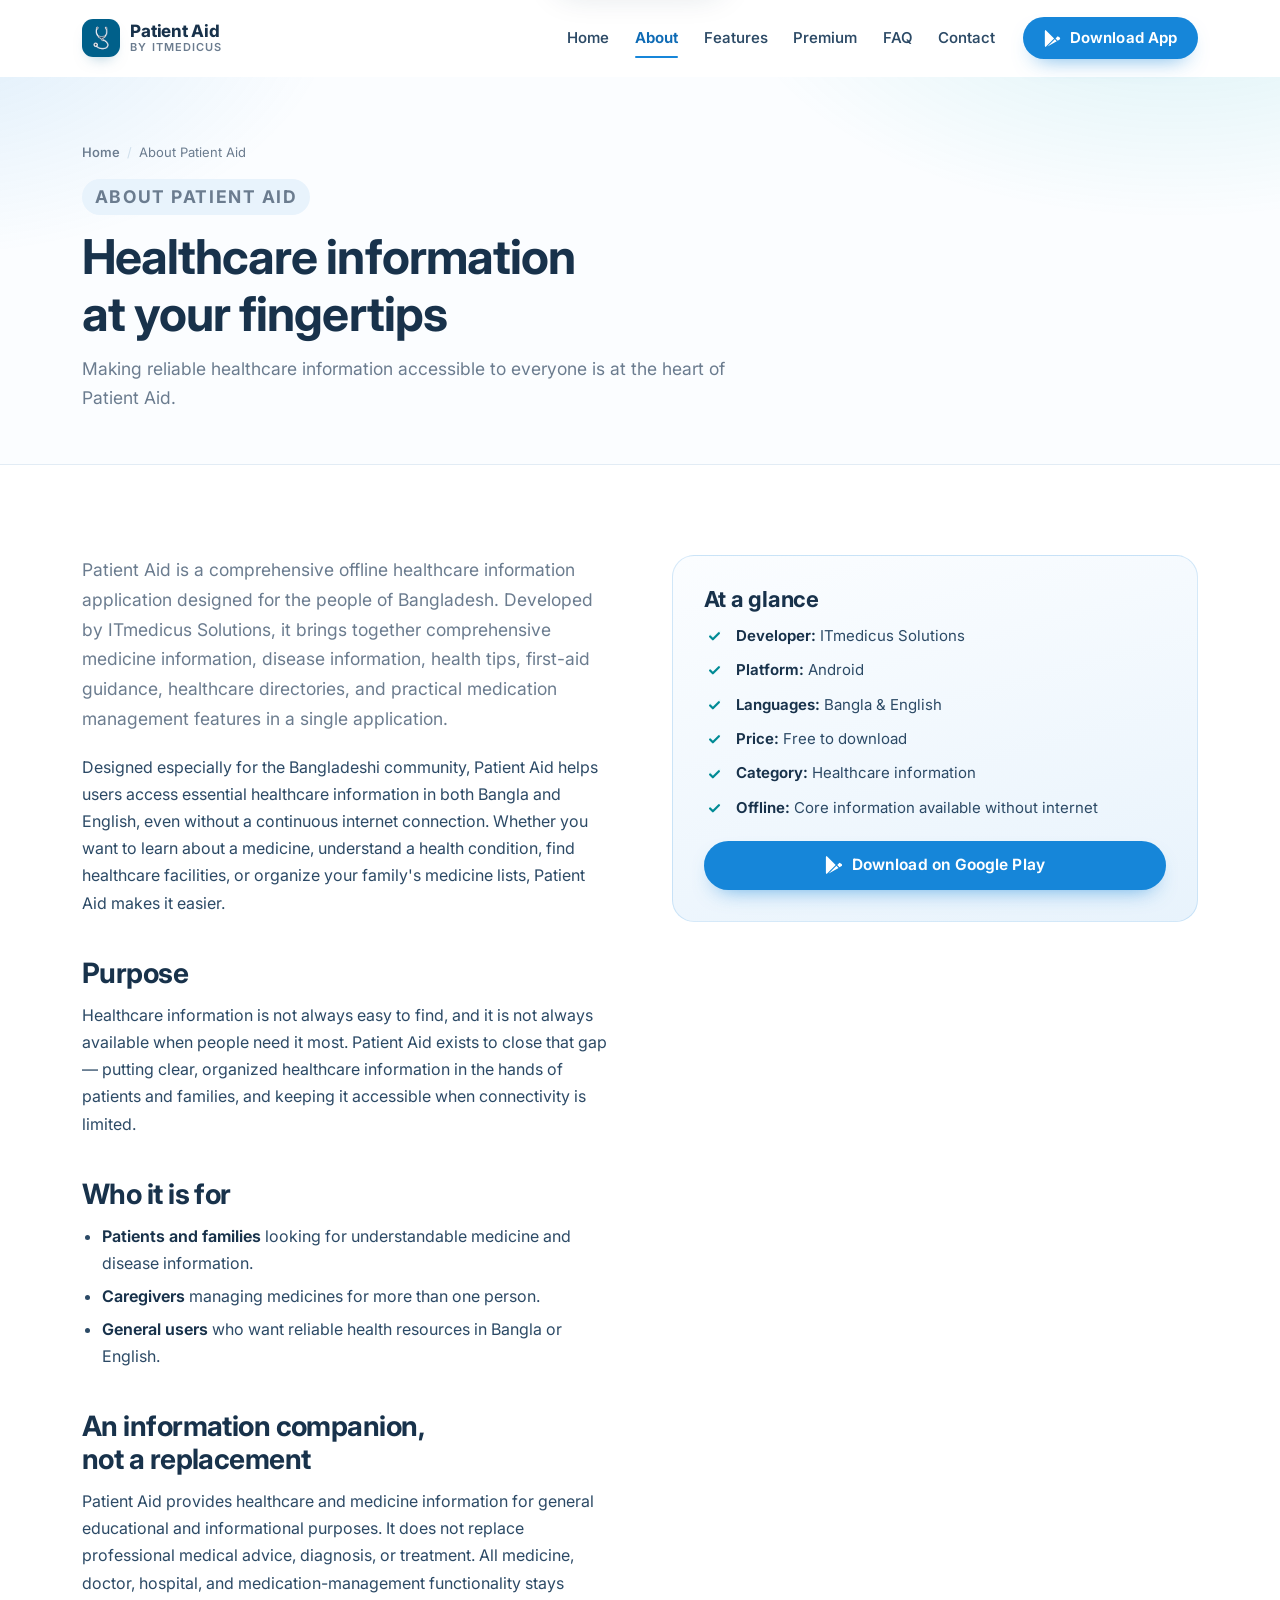
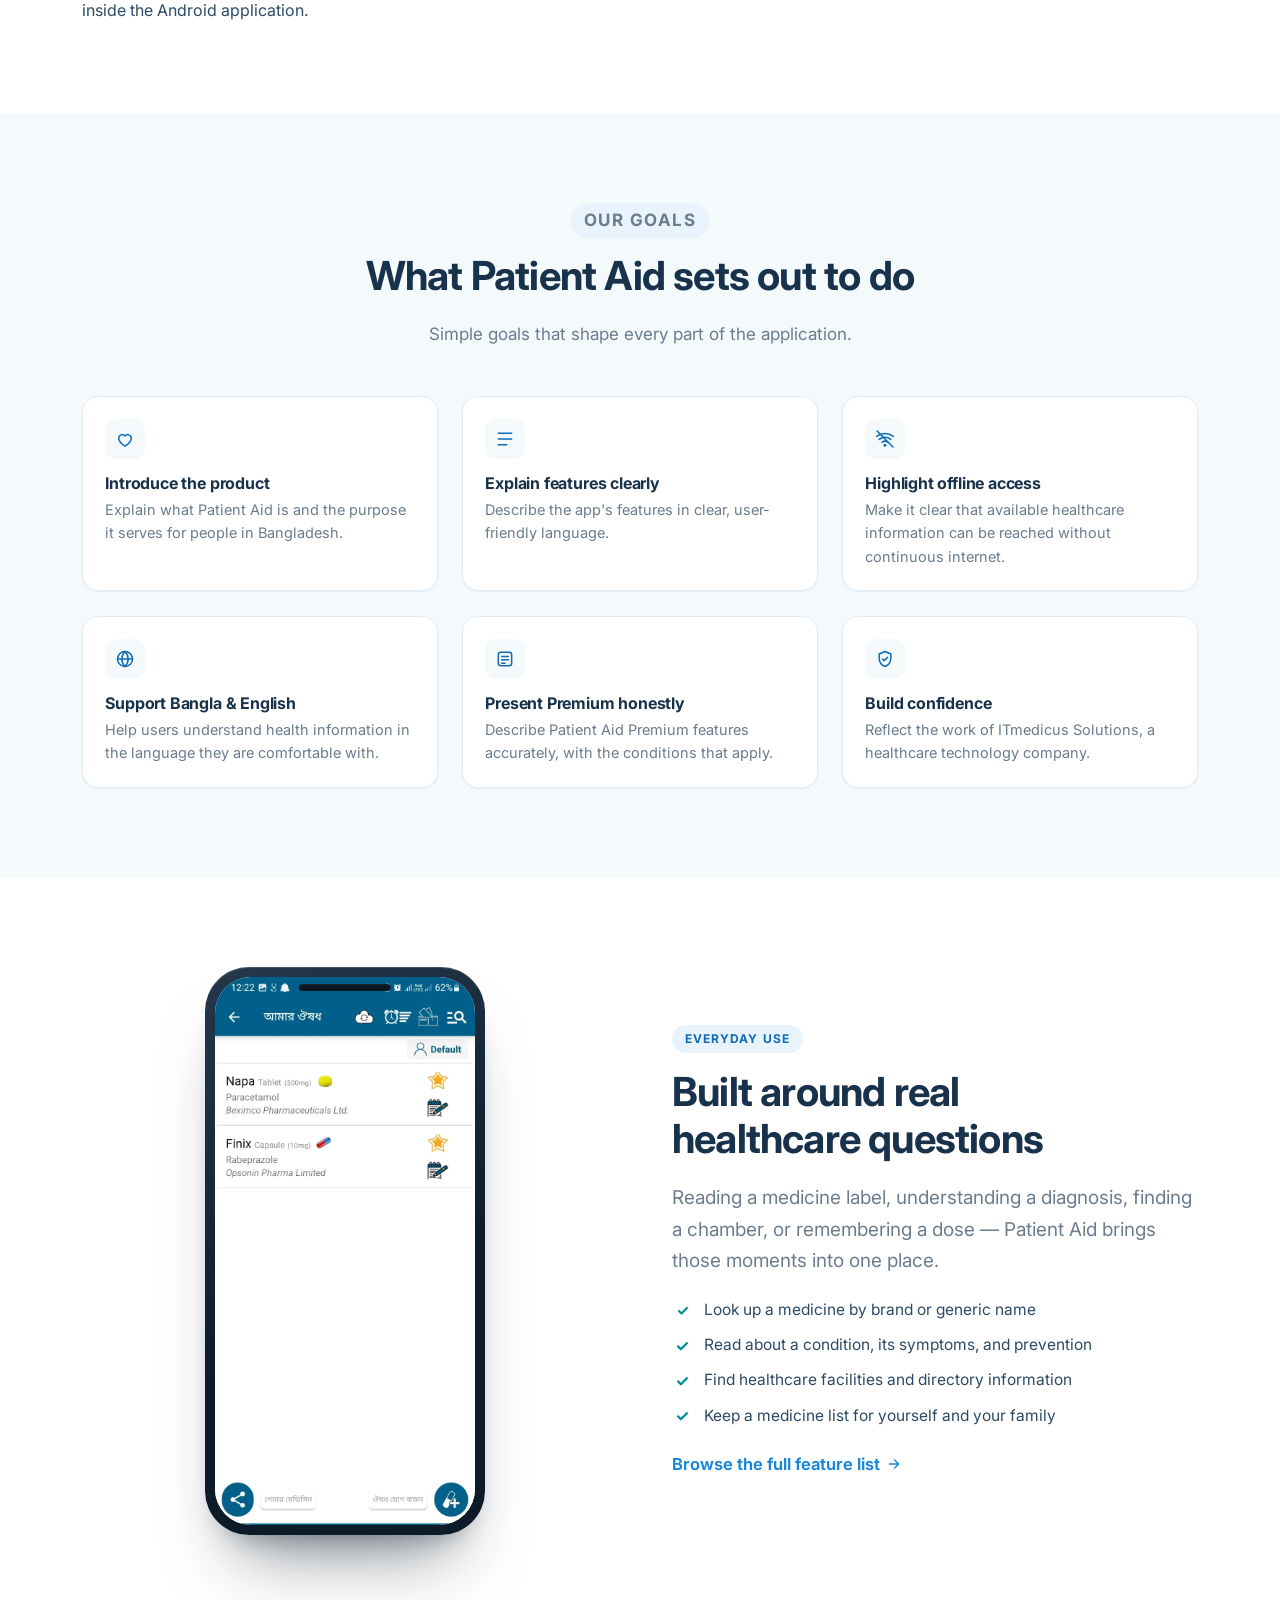
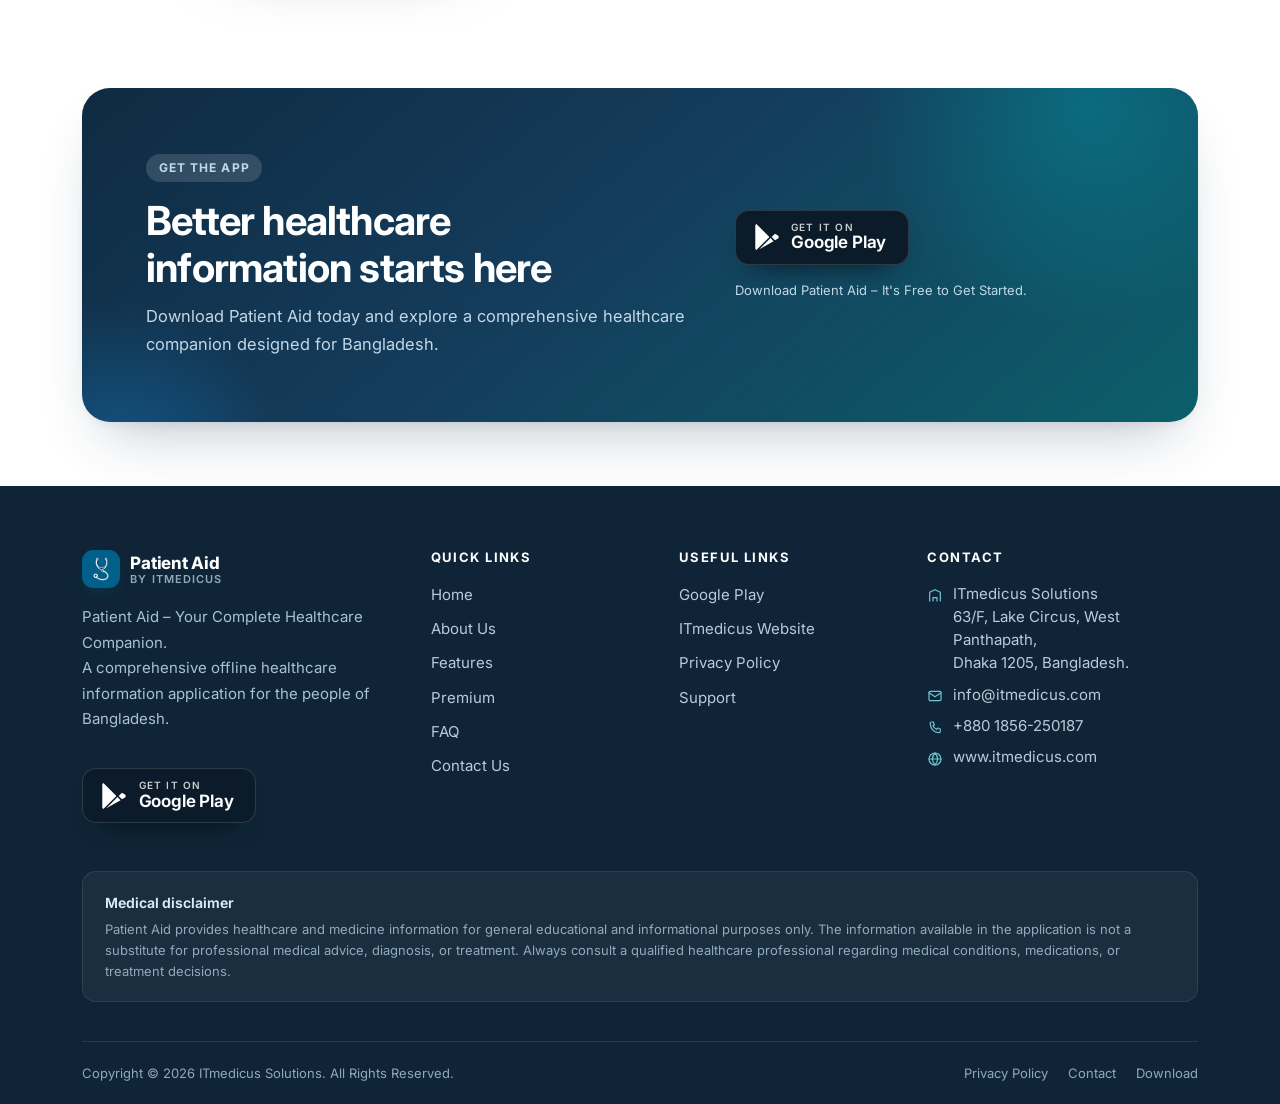
==== commit 5707ea23: "logo updated" ====
--- a/about.html
+++ b/about.html
@@ -43,7 +43,7 @@
     <div class="container header-inner">
       <a class="brand" href="index.html" aria-label="Patient Aid home">
         <span class="brand-mark" aria-hidden="true">
-          <svg viewBox="0 0 24 24" fill="none" stroke="#fff" stroke-width="2.6" stroke-linecap="round"><path d="M12 5v14M5 12h14"/></svg>
+          <img src="assets/img/patient-aid-icon.png" width="96" height="96" alt="">
         </span>
         <span class="brand-text"><strong>Patient Aid</strong><span>By ITmedicus</span></span>
       </a>
@@ -217,7 +217,7 @@
         <div class="footer-brand">
           <a class="brand" href="index.html" aria-label="Patient Aid home">
             <span class="brand-mark" aria-hidden="true">
-              <svg viewBox="0 0 24 24" fill="none" stroke="#fff" stroke-width="2.6" stroke-linecap="round"><path d="M12 5v14M5 12h14"/></svg>
+              <img src="assets/img/patient-aid-icon.png" width="96" height="96" alt="">
             </span>
             <span class="brand-text"><strong>Patient Aid</strong><span>By ITmedicus</span></span>
           </a>
--- a/assets/css/style.css
+++ b/assets/css/style.css
@@ -438,15 +438,23 @@
   height: 38px;
   flex: none;
   border-radius: 11px;
-  background: linear-gradient(150deg, var(--primary) 10%, var(--secondary) 100%);
+  background: transparent;
   display: grid;
   place-items: center;
-  box-shadow: 0 8px 16px -10px rgba(22, 134, 217, 0.9);
+  overflow: hidden;
+  box-shadow: 0 8px 16px -10px rgba(0, 96, 138, 0.55);
 }
 
 .brand-mark svg {
   width: 22px;
   height: 22px;
+}
+
+.brand-mark img {
+  width: 100%;
+  height: 100%;
+  object-fit: contain;
+  display: block;
 }
 
 .brand-text {
@@ -2679,12 +2687,6 @@
   }
 }
 
-@keyframes drawStroke {
-  to {
-    stroke-dashoffset: 0;
-  }
-}
-
 @keyframes glowDrift {
   0%,
   100% {
@@ -2745,12 +2747,10 @@
   animation-delay: 0.85s, -1.9s;
 }
 
-/* The plus sign in the brand mark draws itself on first paint. */
-.site-header .brand-mark svg path,
-.hero-logo .brand-mark svg path {
-  stroke-dasharray: 30;
-  stroke-dashoffset: 30;
-  animation: drawStroke 0.75s 0.25s var(--ease) forwards;
+/* The official logo settles in gently on first paint. */
+.site-header .brand-mark img,
+.hero-logo .brand-mark img {
+  animation: popIn 0.55s 0.1s var(--ease) both;
 }
 
 /* ------------------------------------------------------ Trust strip -- */
